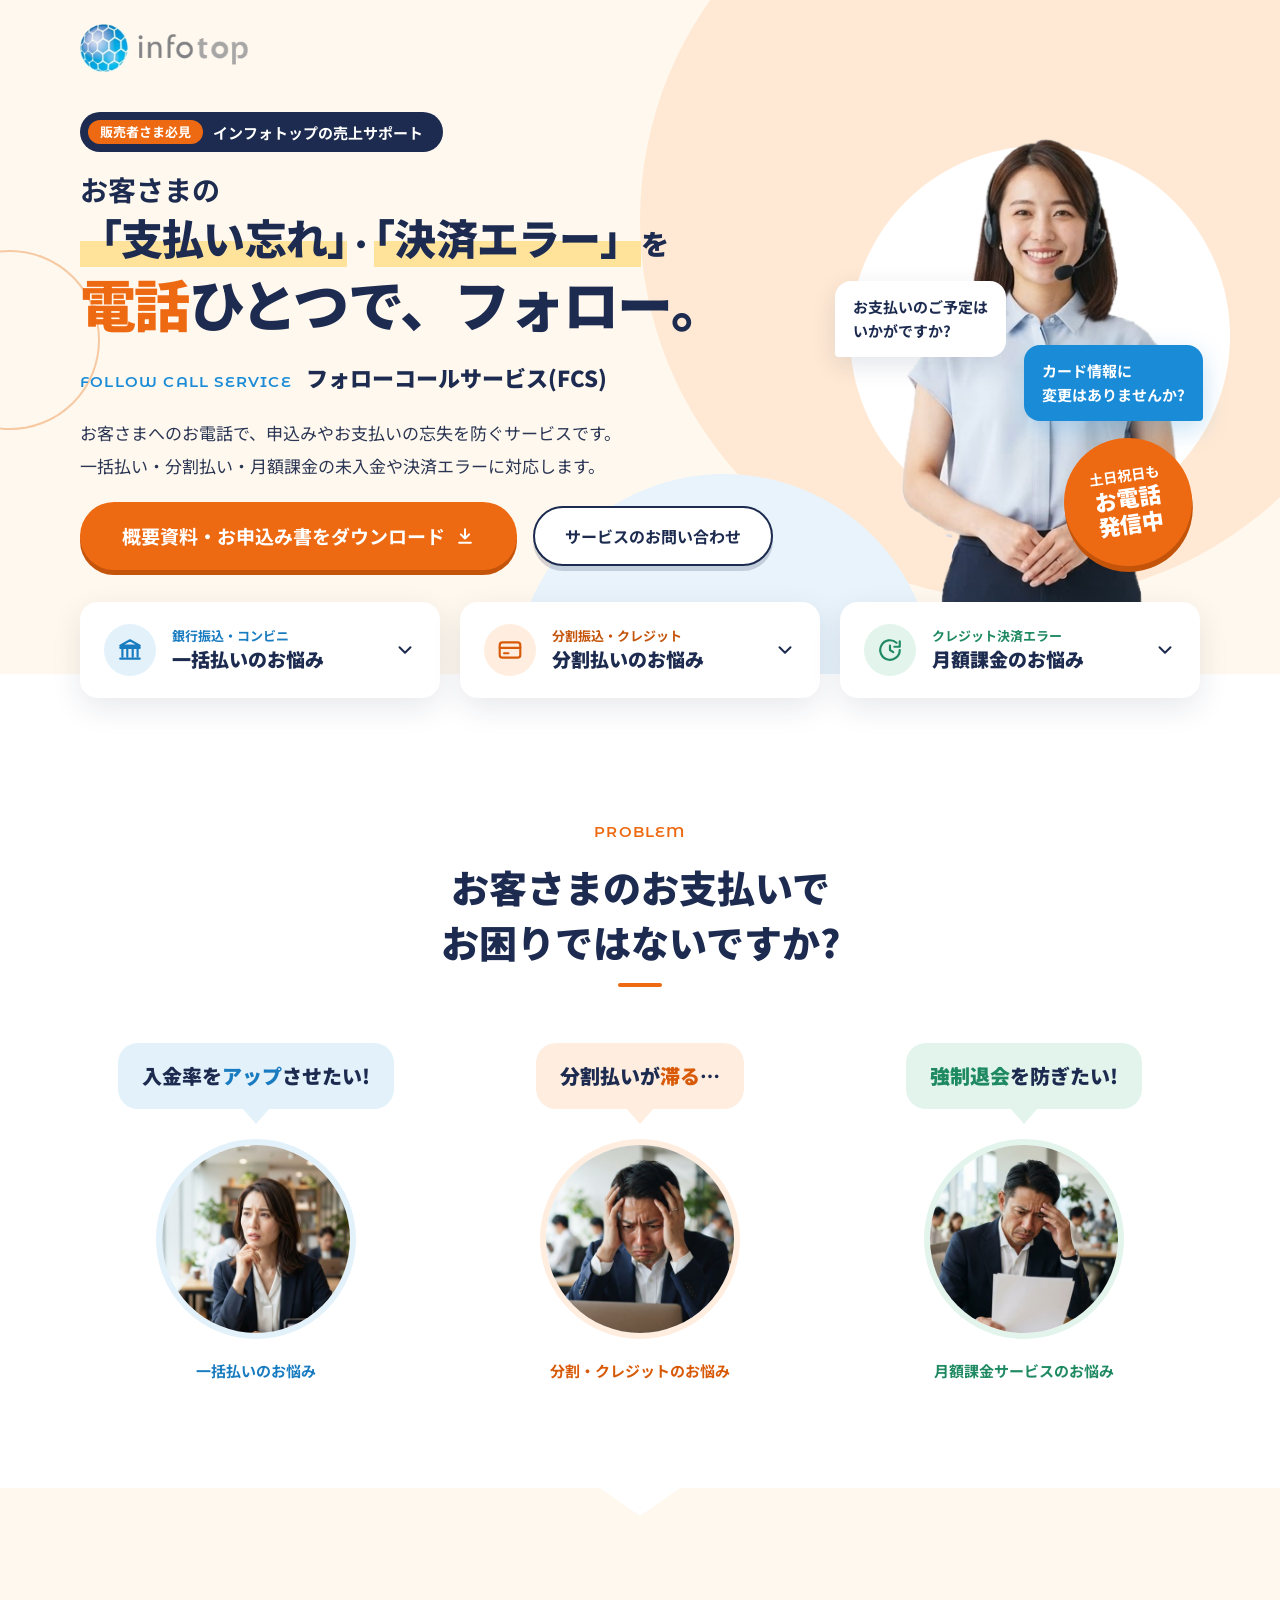
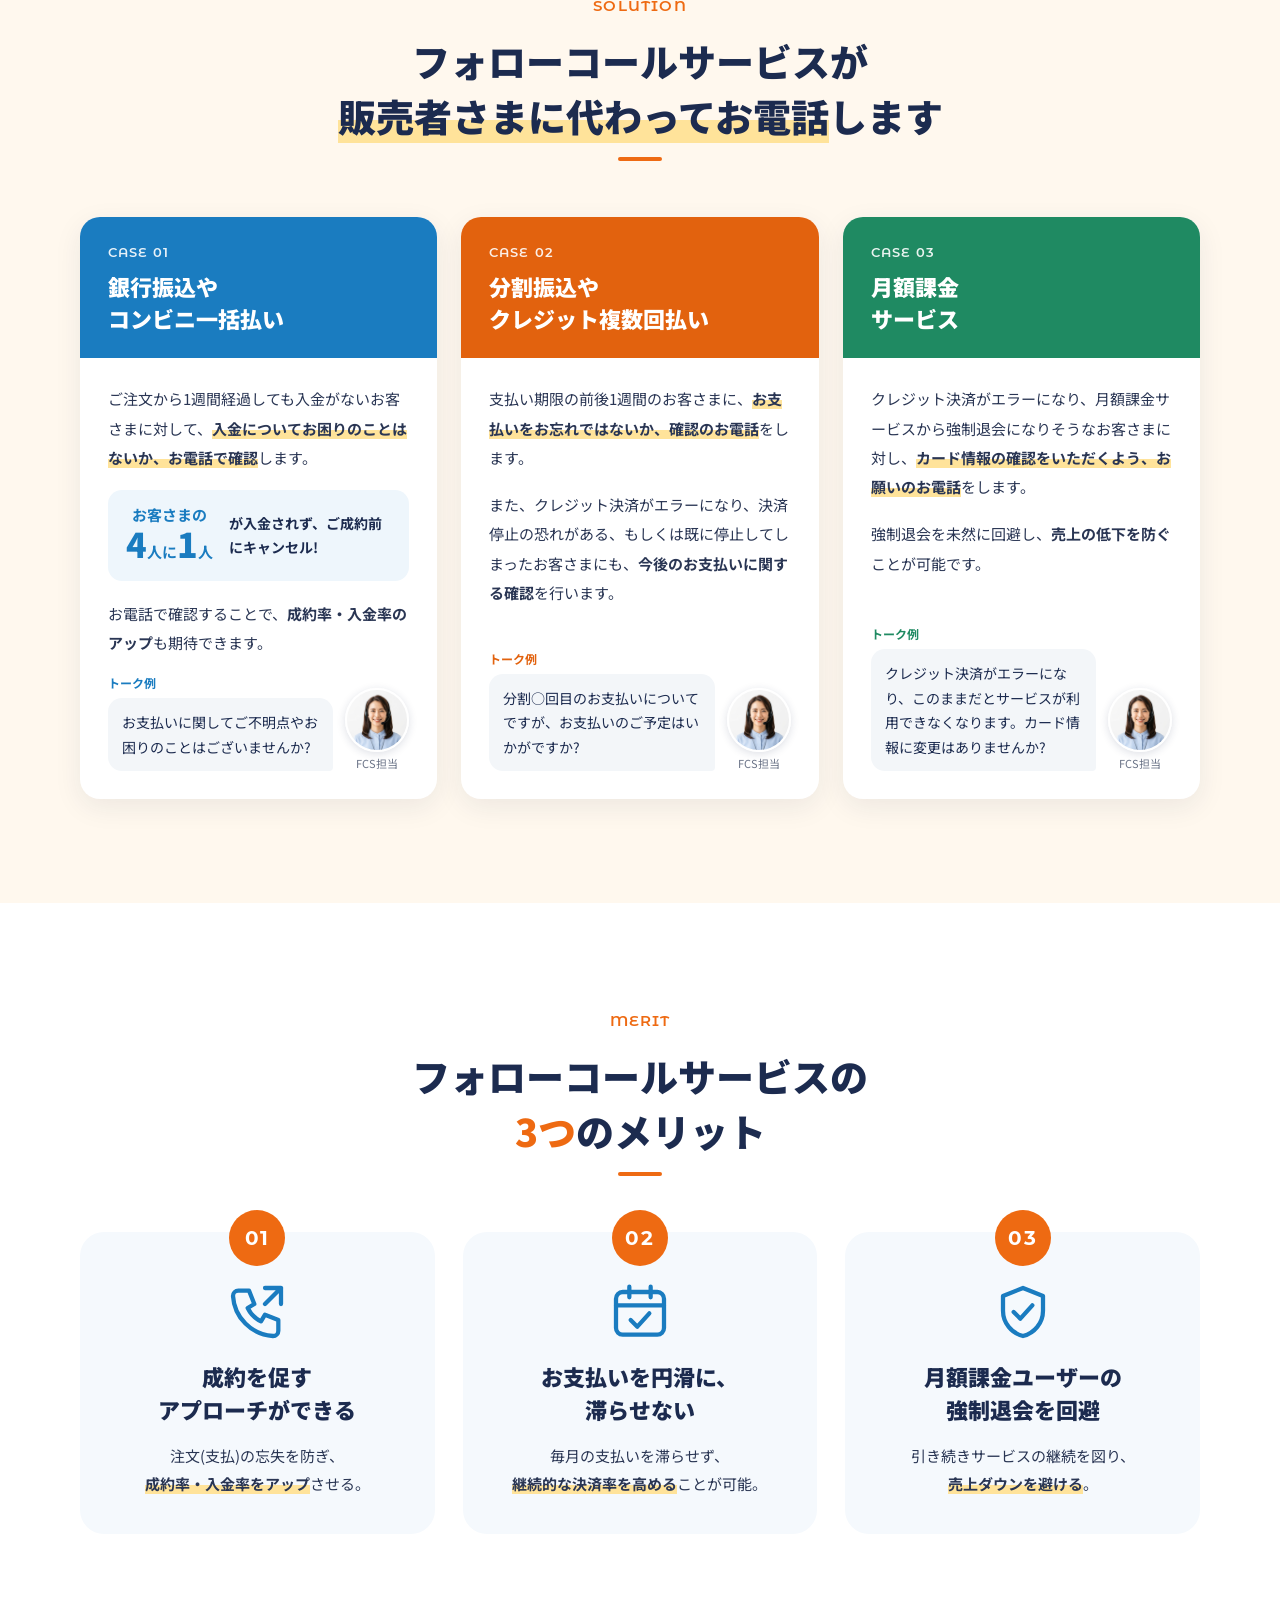
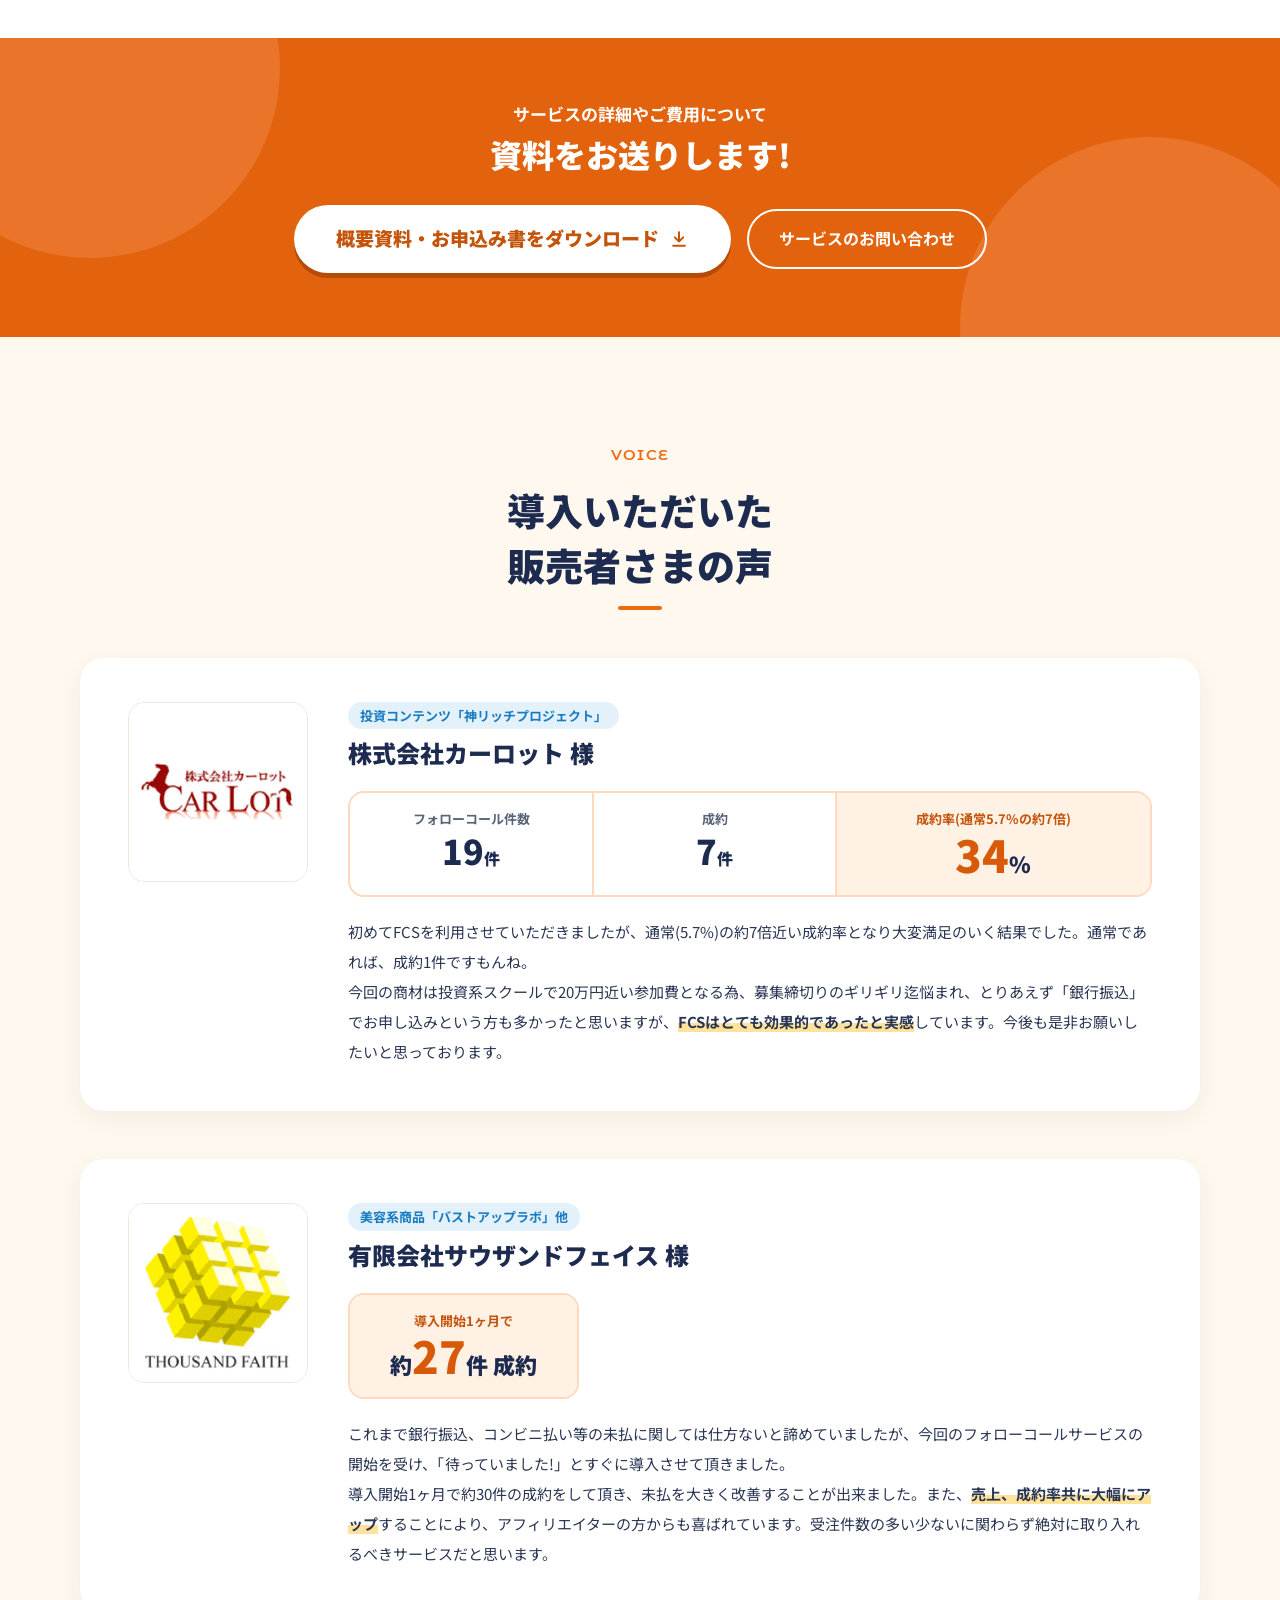
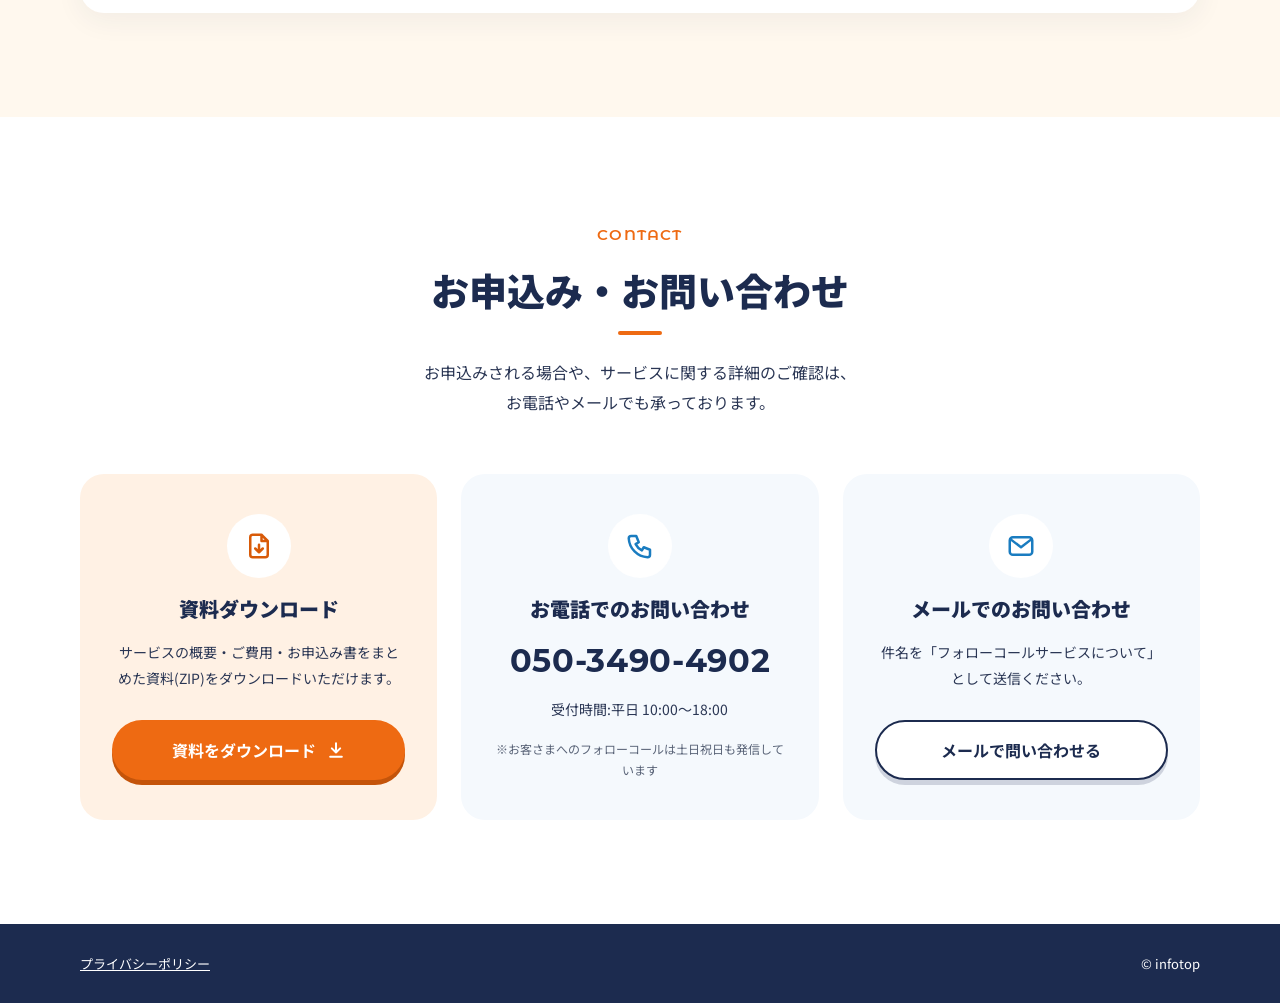
==== infotop-followcall/index.html @ 67ca6021 "infotop-followcall: フォローコールサービスLPを追加 旧ページ(画像主体)を、文言をテキスト化したレスポンシブなLPとして再構築。 メタ情報(OGP・構造化データ)、ボタンの押し下" ====
<!DOCTYPE html>
<!-- フォローコールサービス LP / 文言・画像・リンクの差し替え手順は README.txt を参照 -->
<html lang="ja">
<head>
<meta charset="UTF-8">
<meta name="viewport" content="width=device-width, initial-scale=1">
<title>フォローコールサービス(FCS)|未入金・決済エラーを電話でフォロー|インフォトップ</title>
<meta name="description" content="インフォトップの「フォローコールサービス(FCS)」は、販売者さまに代わってお客さまへお電話し、銀行振込・コンビニ払いの未入金、分割払いの滞り、月額課金の決済エラーによる強制退会を防ぐサービスです。成約率・入金率アップに。資料ダウンロード受付中。">
<meta name="keywords" content="インフォトップ,infotop,フォローコールサービス,FCS,入金率,成約率,未入金,決済エラー,強制退会,販売者">
<meta name="robots" content="index,follow">
<meta name="format-detection" content="telephone=no">
<meta name="theme-color" content="#ee6a12">
<link rel="canonical" href="https://www.infotop.jp/html/followcall/">
<link rel="icon" href="https://www.infotop.jp/common/images/infoico.ico">

<!-- OGP -->
<meta property="og:type" content="website">
<meta property="og:locale" content="ja_JP">
<meta property="og:site_name" content="インフォトップ">
<meta property="og:title" content="フォローコールサービス(FCS)|未入金・決済エラーを電話でフォロー">
<meta property="og:description" content="販売者さまに代わってお客さまへお電話。未入金・分割払いの滞り・月額課金の強制退会を防ぎ、成約率・入金率アップへ。">
<meta property="og:url" content="https://www.infotop.jp/html/followcall/">
<meta property="og:image" content="https://www.infotop.jp/html/followcall/images/ogp.jpg">
<meta property="og:image:width" content="1200">
<meta property="og:image:height" content="630">
<meta name="twitter:card" content="summary_large_image">
<meta name="twitter:title" content="フォローコールサービス(FCS)|未入金・決済エラーを電話でフォロー">
<meta name="twitter:description" content="販売者さまに代わってお客さまへお電話。未入金・分割払いの滞り・月額課金の強制退会を防ぎ、成約率・入金率アップへ。">
<meta name="twitter:image" content="https://www.infotop.jp/html/followcall/images/ogp.jpg">

<link rel="preconnect" href="https://fonts.googleapis.com">
<link rel="preconnect" href="https://fonts.gstatic.com" crossorigin>
<link href="https://fonts.googleapis.com/css2?family=Montserrat+Alternates:wght@600;700&amp;family=Noto+Sans+JP:wght@400;700;900&amp;display=swap" rel="stylesheet">
<link rel="preload" as="image" href="images/fv_operator.png">
<link rel="stylesheet" href="css/style.css?v=1">
<script>if ('IntersectionObserver' in window) document.documentElement.classList.add('js');</script>

<script type="application/ld+json">
{
  "@context": "https://schema.org",
  "@type": "Service",
  "name": "フォローコールサービス(FCS)",
  "serviceType": "入金・決済フォローの電話代行",
  "description": "販売者さまに代わってお客さまへお電話し、銀行振込・コンビニ払いの未入金、分割払いの滞り、月額課金の決済エラーによる強制退会を防ぐサービスです。",
  "url": "https://www.infotop.jp/html/followcall/",
  "areaServed": "JP",
  "provider": {
    "@type": "Organization",
    "name": "インフォトップ",
    "url": "https://www.infotop.jp/",
    "contactPoint": {
      "@type": "ContactPoint",
      "telephone": "+81-50-3490-4902",
      "email": "inquire@infotop.jp",
      "contactType": "customer service",
      "availableLanguage": "Japanese",
      "hoursAvailable": {
        "@type": "OpeningHoursSpecification",
        "dayOfWeek": ["Monday", "Tuesday", "Wednesday", "Thursday", "Friday"],
        "opens": "10:00",
        "closes": "18:00"
      }
    }
  }
}
</script>
</head>
<body>

<!-- ===== ヘッダー(ロゴのみ) ===== -->
<header class="site-header">
  <div class="container">
    <a class="site-header__logo" href="https://www.infotop.jp/" target="_blank" rel="noopener">
      <img src="images/logo.png" alt="infotop(インフォトップ)" width="239" height="68">
    </a>
  </div>
</header>

<main id="top">

  <!-- ===== ファーストビュー ===== -->
  <section class="hero" aria-labelledby="hero-title">
    <div class="hero__deco" aria-hidden="true"><span></span><span></span><span></span></div>
    <div class="container hero__inner">
      <div class="hero__copy">
        <p class="hero__label" data-hero><span>販売者さま必見</span>インフォトップの売上サポート</p>
        <h1 class="hero__title" id="hero-title" data-hero>
          <span class="hero__title-lead">お客さまの</span>
          <span class="hero__title-mid"><span class="marker">「支払い忘れ」</span><small>・</small><br class="u-sp"><span class="marker">「決済エラー」</span><small>を</small></span>
          <span class="hero__title-main"><em>電話</em>ひとつで、<br class="u-sp">フォロー。</span>
        </h1>
        <p class="hero__name" data-hero><span class="en">FOLLOW CALL SERVICE</span><strong>フォローコールサービス(FCS)</strong></p>
        <p class="hero__text" data-hero>お客さまへのお電話で、申込みやお支払いの忘失を防ぐサービスです。<br class="u-pc">一括払い・分割払い・月額課金の未入金や決済エラーに対応します。</p>
        <ul class="hero__cta btn-group" data-hero>
          <li><a class="btn btn--primary btn--lg" href="#download">概要資料・お申込み書をダウンロード<svg class="btn__icon" viewBox="0 0 24 24" aria-hidden="true"><path d="M12 4v11M7 10l5 5 5-5M5 20h14"/></svg></a></li>
          <li><a class="btn btn--outline" href="#contact">サービスのお問い合わせ</a></li>
        </ul>
      </div>
      <figure class="hero__visual">
        <span class="hero__circle" aria-hidden="true"></span>
        <img class="hero__operator" src="images/fv_operator.png" alt="ヘッドセットを付けたフォローコールサービスのオペレーター" width="324" height="513">
        <p class="hero__bubble hero__bubble--1" aria-hidden="true">お支払いのご予定は<br>いかがですか?</p>
        <p class="hero__bubble hero__bubble--2" aria-hidden="true">カード情報に<br>変更はありませんか?</p>
        <p class="hero__stamp"><span>土日祝日も</span>お電話<br>発信中</p>
      </figure>
    </div>
  </section>

  <!-- ===== お悩み別ジャンプ(ページ内リンク) ===== -->
  <nav class="case-nav" aria-label="お悩み別メニュー">
    <ul class="container case-nav__list">
      <li><a class="case-nav__item case-nav__item--blue" href="#case1">
        <span class="case-nav__icon"><svg viewBox="0 0 24 24" aria-hidden="true"><path d="M3 10h18M5 10v8M9.5 10v8M14.5 10v8M19 10v8M3 20h18M12 3l9 5H3z"/></svg></span>
        <span class="case-nav__text"><small>銀行振込・コンビニ</small>一括払いのお悩み</span>
        <svg class="case-nav__arrow" viewBox="0 0 24 24" aria-hidden="true"><path d="m6 9 6 6 6-6"/></svg>
      </a></li>
      <li><a class="case-nav__item case-nav__item--orange" href="#case2">
        <span class="case-nav__icon"><svg viewBox="0 0 24 24" aria-hidden="true"><rect x="2.5" y="5" width="19" height="14" rx="2.5"/><path d="M2.5 10h19M6.5 15h4"/></svg></span>
        <span class="case-nav__text"><small>分割振込・クレジット</small>分割払いのお悩み</span>
        <svg class="case-nav__arrow" viewBox="0 0 24 24" aria-hidden="true"><path d="m6 9 6 6 6-6"/></svg>
      </a></li>
      <li><a class="case-nav__item case-nav__item--green" href="#case3">
        <span class="case-nav__icon"><svg viewBox="0 0 24 24" aria-hidden="true"><path d="M21 12a9 9 0 1 1-3-6.7M21 4v5h-5M12 8v4l3 2"/></svg></span>
        <span class="case-nav__text"><small>クレジット決済エラー</small>月額課金のお悩み</span>
        <svg class="case-nav__arrow" viewBox="0 0 24 24" aria-hidden="true"><path d="m6 9 6 6 6-6"/></svg>
      </a></li>
    </ul>
  </nav>

  <!-- ===== お悩み提起 ===== -->
  <section class="section problem" aria-labelledby="problem-title">
    <div class="container">
      <header class="section-head" data-reveal>
        <p class="section-head__en">PROBLEM</p>
        <h2 class="section-head__title" id="problem-title">お客さまのお支払いで<br>お困りではないですか?</h2>
      </header>
      <ul class="problem__list">
        <li class="problem__item problem__item--blue" data-reveal>
          <p class="problem__bubble">入金率を<em>アップ</em>させたい!</p>
          <img class="problem__photo" src="images/persona_01.jpg" alt="考え込む女性の販売者" width="400" height="400" loading="lazy">
          <p class="problem__tag">一括払いのお悩み</p>
        </li>
        <li class="problem__item problem__item--orange" data-reveal>
          <p class="problem__bubble">分割払いが<em>滞る</em>…</p>
          <img class="problem__photo" src="images/persona_02.jpg" alt="頭を抱える男性の販売者" width="400" height="400" loading="lazy">
          <p class="problem__tag">分割・クレジットのお悩み</p>
        </li>
        <li class="problem__item problem__item--green" data-reveal>
          <p class="problem__bubble"><em>強制退会</em>を防ぎたい!</p>
          <img class="problem__photo" src="images/persona_03.jpg" alt="書類を前に困る男性の販売者" width="400" height="400" loading="lazy">
          <p class="problem__tag">月額課金サービスのお悩み</p>
        </li>
      </ul>
    </div>
  </section>

  <!-- ===== 解決:3つのケース ===== -->
  <section class="section solution" aria-labelledby="solution-title">
    <div class="container">
      <header class="section-head" data-reveal>
        <p class="section-head__en">SOLUTION</p>
        <h2 class="section-head__title" id="solution-title">フォローコールサービスが<br><span class="marker">販売者さまに代わって<br class="u-sp">お電話</span>します</h2>
      </header>
      <ul class="case-list">

        <!-- ▼▼▼ ケース 1 ここから -->
        <li data-reveal>
          <article class="case-card case-card--blue" id="case1" aria-labelledby="case1-title">
            <header class="case-card__head">
              <p class="case-card__num en">CASE 01</p>
              <h3 class="case-card__title" id="case1-title">銀行振込や<br class="u-pc">コンビニ一括払い</h3>
            </header>
            <div class="case-card__body">
              <p>ご注文から1週間経過しても入金がないお客さまに対して、<strong class="marker">入金についてお困りのことはないか、お電話で確認</strong>します。</p>
              <p class="case-card__stat"><span class="case-card__stat-num">お客さまの<br><b>4</b>人に<b>1</b>人</span><span>が入金されず、ご成約前にキャンセル!</span></p>
              <p>お電話で確認することで、<strong>成約率・入金率のアップ</strong>も期待できます。</p>
              <div class="talk">
                <div class="talk__text">
                  <p class="talk__label">トーク例</p>
                  <p class="talk__bubble">お支払いに関してご不明点やお困りのことはございませんか?</p>
                </div>
                <figure class="talk__op"><img src="images/talk_operator.png" alt="" width="128" height="128" loading="lazy"><figcaption>FCS担当</figcaption></figure>
              </div>
            </div>
          </article>
        </li>
        <!-- ▲▲▲ ケース 1 ここまで -->

        <!-- ▼▼▼ ケース 2 ここから -->
        <li data-reveal>
          <article class="case-card case-card--orange" id="case2" aria-labelledby="case2-title">
            <header class="case-card__head">
              <p class="case-card__num en">CASE 02</p>
              <h3 class="case-card__title" id="case2-title">分割振込や<br class="u-pc">クレジット複数回払い</h3>
            </header>
            <div class="case-card__body">
              <p>支払い期限の前後1週間のお客さまに、<strong class="marker">お支払いをお忘れではないか、確認のお電話</strong>をします。</p>
              <p>また、クレジット決済がエラーになり、決済停止の恐れがある、もしくは既に停止してしまったお客さまにも、<strong>今後のお支払いに関する確認</strong>を行います。</p>
              <div class="talk">
                <div class="talk__text">
                  <p class="talk__label">トーク例</p>
                  <p class="talk__bubble">分割○回目のお支払いについてですが、お支払いのご予定はいかがですか?</p>
                </div>
                <figure class="talk__op"><img src="images/talk_operator.png" alt="" width="128" height="128" loading="lazy"><figcaption>FCS担当</figcaption></figure>
              </div>
            </div>
          </article>
        </li>
        <!-- ▲▲▲ ケース 2 ここまで -->

        <!-- ▼▼▼ ケース 3 ここから -->
        <li data-reveal>
          <article class="case-card case-card--green" id="case3" aria-labelledby="case3-title">
            <header class="case-card__head">
              <p class="case-card__num en">CASE 03</p>
              <h3 class="case-card__title" id="case3-title">月額課金<br class="u-pc">サービス</h3>
            </header>
            <div class="case-card__body">
              <p>クレジット決済がエラーになり、月額課金サービスから強制退会になりそうなお客さまに対し、<strong class="marker">カード情報の確認をいただくよう、お願いのお電話</strong>をします。</p>
              <p>強制退会を未然に回避し、<strong>売上の低下を防ぐ</strong>ことが可能です。</p>
              <div class="talk">
                <div class="talk__text">
                  <p class="talk__label">トーク例</p>
                  <p class="talk__bubble">クレジット決済がエラーになり、このままだとサービスが利用できなくなります。カード情報に変更はありませんか?</p>
                </div>
                <figure class="talk__op"><img src="images/talk_operator.png" alt="" width="128" height="128" loading="lazy"><figcaption>FCS担当</figcaption></figure>
              </div>
            </div>
          </article>
        </li>
        <!-- ▲▲▲ ケース 3 ここまで -->

      </ul>
    </div>
  </section>

  <!-- ===== 3つのメリット ===== -->
  <section class="section merit" aria-labelledby="merit-title">
    <div class="container">
      <header class="section-head" data-reveal>
        <p class="section-head__en">MERIT</p>
        <h2 class="section-head__title" id="merit-title">フォローコールサービスの<br><em>3つ</em>のメリット</h2>
      </header>
      <ol class="merit__list">
        <li class="merit__item" data-reveal>
          <span class="merit__num en" aria-hidden="true">01</span>
          <svg class="merit__icon" viewBox="0 0 24 24" aria-hidden="true"><path d="M5 4h4l2 5-2.5 1.5a11 11 0 0 0 5 5L15 13l5 2v4a2 2 0 0 1-2 2A16 16 0 0 1 3 6a2 2 0 0 1 2-2M15 3h6v6M21 3l-6 6"/></svg>
          <div class="merit__body">
            <h3 class="merit__title">成約を促す<br class="u-pc">アプローチができる</h3>
            <p>注文(支払)の忘失を防ぎ、<br class="u-pc"><strong class="marker">成約率・入金率をアップ</strong>させる。</p>
          </div>
        </li>
        <li class="merit__item" data-reveal>
          <span class="merit__num en" aria-hidden="true">02</span>
          <svg class="merit__icon" viewBox="0 0 24 24" aria-hidden="true"><rect x="3" y="4.5" width="18" height="16" rx="2.5"/><path d="M3 9.5h18M8 2.5v4M16 2.5v4M8.5 15l2.5 2.5 4.5-5"/></svg>
          <div class="merit__body">
            <h3 class="merit__title">お支払いを円滑に、<br class="u-pc">滞らせない</h3>
            <p>毎月の支払いを滞らせず、<br class="u-pc"><strong class="marker">継続的な決済率を高める</strong>ことが可能。</p>
          </div>
        </li>
        <li class="merit__item" data-reveal>
          <span class="merit__num en" aria-hidden="true">03</span>
          <svg class="merit__icon" viewBox="0 0 24 24" aria-hidden="true"><path d="M12 3 4.5 6v5.5c0 4.6 3.2 8.4 7.5 9.5 4.3-1.1 7.5-4.9 7.5-9.5V6zM8.5 12l2.5 2.5 4.5-5"/></svg>
          <div class="merit__body">
            <h3 class="merit__title">月額課金ユーザーの<br class="u-pc">強制退会を回避</h3>
            <p>引き続きサービスの継続を図り、<br class="u-pc"><strong class="marker">売上ダウンを避ける</strong>。</p>
          </div>
        </li>
      </ol>
    </div>
  </section>

  <!-- ===== 中間CTA ===== -->
  <section class="cta-band" aria-labelledby="cta-band-title">
    <div class="cta-band__deco" aria-hidden="true"><span></span><span></span></div>
    <div class="container cta-band__inner" data-reveal>
      <h2 class="cta-band__title" id="cta-band-title"><small>サービスの詳細やご費用について</small>資料をお送りします!</h2>
      <ul class="btn-group btn-group--center">
        <li><a class="btn btn--white btn--lg" href="#download">概要資料・お申込み書をダウンロード<svg class="btn__icon" viewBox="0 0 24 24" aria-hidden="true"><path d="M12 4v11M7 10l5 5 5-5M5 20h14"/></svg></a></li>
        <li><a class="btn btn--ghost" href="#contact">サービスのお問い合わせ</a></li>
      </ul>
    </div>
  </section>

  <!-- ===== 導入事例 ===== -->
  <section class="section voice" aria-labelledby="voice-title">
    <div class="container">
      <header class="section-head" data-reveal>
        <p class="section-head__en">VOICE</p>
        <h2 class="section-head__title" id="voice-title">導入いただいた<br>販売者さまの声</h2>
      </header>

      <!-- ▼▼▼ 導入事例 1 ここから -->
      <article class="voice-card" data-reveal aria-labelledby="voice1-title">
        <figure class="voice-card__logo"><img src="images/voice_logo_carlot.png" alt="株式会社カーロット ロゴ" width="320" height="320" loading="lazy"></figure>
        <div class="voice-card__body">
          <header class="voice-card__head">
            <p class="voice-card__item">投資コンテンツ「神リッチプロジェクト」</p>
            <h3 class="voice-card__name" id="voice1-title">株式会社カーロット 様</h3>
          </header>
          <dl class="voice-card__stats">
            <div><dt>フォローコール件数</dt><dd><span data-count="20">20</span><small>件</small></dd></div>
            <div><dt>成約</dt><dd><span data-count="7">7</span><small>件</small></dd></div>
            <div class="is-strong"><dt>成約率<span class="u-pc">(通常5.7%の約7倍)</span></dt><dd><span data-count="35">35</span><small>%</small></dd></div>
          </dl>
          <p class="voice-card__note u-sp">※通常(5.7%)の約7倍</p>
          <blockquote class="voice-card__quote">
            <p>初めてFCSを利用させていただきましたが、通常(5.7%)の約7倍近い成約率となり大変満足のいく結果でした。通常であれば、成約1件ですもんね。<br>今回の商材は投資系スクールで20万円近い参加費となる為、募集締切りのギリギリ迄悩まれ、とりあえず「銀行振込」でお申し込みという方も多かったと思いますが、<strong class="marker">FCSはとても効果的であったと実感</strong>しています。今後も是非お願いしたいと思っております。</p>
          </blockquote>
        </div>
      </article>
      <!-- ▲▲▲ 導入事例 1 ここまで -->

      <!-- ▼▼▼ 導入事例 2 ここから -->
      <article class="voice-card" data-reveal aria-labelledby="voice2-title">
        <figure class="voice-card__logo"><img src="images/voice_logo_thousandfaith.png" alt="有限会社サウザンドフェイス ロゴ" width="320" height="320" loading="lazy"></figure>
        <div class="voice-card__body">
          <header class="voice-card__head">
            <p class="voice-card__item">美容系商品「バストアップラボ」他</p>
            <h3 class="voice-card__name" id="voice2-title">有限会社サウザンドフェイス 様</h3>
          </header>
          <dl class="voice-card__stats voice-card__stats--single">
            <div class="is-strong"><dt>導入開始1ヶ月で</dt><dd><small>約</small><span data-count="30">30</span><small>件 成約</small></dd></div>
          </dl>
          <blockquote class="voice-card__quote">
            <p>これまで銀行振込、コンビニ払い等の未払に関しては仕方ないと諦めていましたが、今回のフォローコールサービスの開始を受け、「待っていました!」とすぐに導入させて頂きました。<br>導入開始1ヶ月で約30件の成約をして頂き、未払を大きく改善することが出来ました。また、<strong class="marker">売上、成約率共に大幅にアップ</strong>することにより、アフィリエイターの方からも喜ばれています。受注件数の多い少ないに関わらず絶対に取り入れるべきサービスだと思います。</p>
          </blockquote>
        </div>
      </article>
      <!-- ▲▲▲ 導入事例 2 ここまで -->

    </div>
  </section>

  <!-- ===== お申込み・お問い合わせ ===== -->
  <section class="section contact" id="contact" aria-labelledby="contact-title">
    <div class="container">
      <header class="section-head" data-reveal>
        <p class="section-head__en">CONTACT</p>
        <h2 class="section-head__title" id="contact-title">お申込み・お問い合わせ</h2>
        <p class="section-head__lead">お申込みされる場合や、サービスに関する詳細のご確認は、<br class="u-pc">お電話やメールでも承っております。</p>
      </header>
      <ul class="contact__list">
        <li class="contact__card contact__card--download" id="download" data-reveal>
          <span class="contact__icon"><svg viewBox="0 0 24 24" aria-hidden="true"><path d="M14 3H7a2 2 0 0 0-2 2v14a2 2 0 0 0 2 2h10a2 2 0 0 0 2-2V8zM14 3v5h5M12 11v6M9 14l3 3 3-3"/></svg></span>
          <h3 class="contact__title">資料ダウンロード</h3>
          <p>サービスの概要・ご費用・お申込み書をまとめた資料(ZIP)をダウンロードいただけます。</p>
          <!-- 資料ZIPのURL:差し替え時はここ(README.txt 参照) -->
          <a class="btn btn--primary btn--block" href="https://www.infotop.jp/html/followcall/231201_followcall_fcs.zip" download>資料をダウンロード<svg class="btn__icon" viewBox="0 0 24 24" aria-hidden="true"><path d="M12 4v11M7 10l5 5 5-5M5 20h14"/></svg></a>
        </li>
        <li class="contact__card" data-reveal>
          <span class="contact__icon contact__icon--blue"><svg viewBox="0 0 24 24" aria-hidden="true"><path d="M5 4h4l2 5-2.5 1.5a11 11 0 0 0 5 5L15 13l5 2v4a2 2 0 0 1-2 2A16 16 0 0 1 3 6a2 2 0 0 1 2-2"/></svg></span>
          <h3 class="contact__title">お電話でのお問い合わせ</h3>
          <a class="contact__tel en" href="tel:05034904902">050-3490-4902</a>
          <p class="contact__hours">受付時間:平日 10:00〜18:00<span class="u-sp">(タップで発信)</span></p>
          <p class="contact__note">※お客さまへのフォローコールは土日祝日も発信しています</p>
        </li>
        <li class="contact__card" data-reveal>
          <span class="contact__icon contact__icon--blue"><svg viewBox="0 0 24 24" aria-hidden="true"><rect x="3" y="5" width="18" height="14" rx="2.5"/><path d="m3.5 6.5 8.5 6.5 8.5-6.5"/></svg></span>
          <h3 class="contact__title">メールでのお問い合わせ</h3>
          <p>件名を「フォローコールサービスについて」として送信ください。</p>
          <a class="btn btn--outline btn--block" href="mailto:inquire@infotop.jp?subject=%E3%83%95%E3%82%A9%E3%83%AD%E3%83%BC%E3%82%B3%E3%83%BC%E3%83%AB%E3%82%B5%E3%83%BC%E3%83%93%E3%82%B9%E3%81%AB%E3%81%A4%E3%81%84%E3%81%A6">メールで問い合わせる</a>
        </li>
      </ul>
    </div>
  </section>

</main>

<!-- ===== フッター ===== -->
<footer class="site-footer">
  <div class="container site-footer__inner">
    <!-- プライバシーポリシーのURL:差し替え必須(README.txt 参照) -->
    <a href="#">プライバシーポリシー</a>
    <p><small>&copy; infotop</small></p>
  </div>
</footer>

<!-- ===== SP追従CTA(FV通過後に表示) ===== -->
<div class="fixed-cta" aria-hidden="true">
  <a class="btn btn--primary" href="#download" tabindex="-1">資料ダウンロード<svg class="btn__icon" viewBox="0 0 24 24" aria-hidden="true"><path d="M12 4v11M7 10l5 5 5-5M5 20h14"/></svg></a>
  <a class="btn btn--outline" href="tel:05034904902" tabindex="-1"><svg class="btn__icon" viewBox="0 0 24 24" aria-hidden="true"><path d="M5 4h4l2 5-2.5 1.5a11 11 0 0 0 5 5L15 13l5 2v4a2 2 0 0 1-2 2A16 16 0 0 1 3 6a2 2 0 0 1 2-2"/></svg>電話する</a>
</div>

<script src="js/main.js?v=1" defer></script>
</body>
</html>
---- infotop-followcall/css/style.css ----
@charset "UTF-8";
/* フォローコールサービス LP
   ブレークポイント: タブレット 〜900px / SP 〜600px */

/* =========================================================
   1. 変数
   ========================================================= */
:root {
  --navy: #1c2b4f;
  --text: #2a3654;
  --sub: #5a6478;
  --orange: #ee6a12;
  --orange-dark: #c4540a;
  --orange-deep: #e2620e;
  --orange-tint: #fff1e4;
  --orange-line: #ffd9bd;
  --blue: #1a7cc0;
  --blue-light: #1a8bd6;
  --blue-tint: #e3f1fb;
  --blue-bg: #f5f9fd;
  --green: #1f8a62;
  --green-tint: #e2f4ec;
  --cream: #fff8ee;
  --white: #fff;
  --marker: #ffe39a;
  --shadow: 0 10px 30px rgba(28, 43, 79, .1);
  --radius: 24px;
  --container: 1120px;
  --gutter: 40px;
  --font: "Noto Sans JP", "Hiragino Kaku Gothic ProN", "Hiragino Sans", Meiryo, sans-serif;
  --font-en: "Montserrat Alternates", var(--font);
  --ease: cubic-bezier(.22, .61, .36, 1);
}

/* =========================================================
   2. ベース
   ========================================================= */
*, *::before, *::after { box-sizing: border-box; }
html { scroll-behavior: smooth; -webkit-text-size-adjust: 100%; }
body {
  margin: 0;
  font-family: var(--font);
  color: var(--text);
  background: var(--white);
  line-height: 1.8;
  -webkit-font-smoothing: antialiased;
  overflow-x: hidden;
}
h1, h2, h3, p, ul, ol, dl, dd, figure, blockquote { margin: 0; }
ul, ol { padding: 0; list-style: none; }
img { max-width: 100%; height: auto; display: block; }
a { color: var(--navy); }
strong { font-weight: 700; }
em { font-style: normal; }
svg { display: block; }
[id] { scroll-margin-top: 24px; }

.container { width: 100%; max-width: calc(var(--container) + var(--gutter) * 2); margin: 0 auto; padding: 0 var(--gutter); }
.en { font-family: var(--font-en); letter-spacing: .08em; }
.marker { background: linear-gradient(transparent 58%, var(--marker) 58%); }
.u-sp { display: none; }

/* =========================================================
   3. ボタン(PC: ホバーで押し下げ / SP: タップで押し下げ)
   ========================================================= */
.btn-group { display: flex; flex-wrap: wrap; align-items: center; gap: 16px; }
.btn-group--center { justify-content: center; }
.btn {
  --btn-shadow: transparent;
  display: inline-flex; align-items: center; justify-content: center; gap: 10px;
  min-height: 60px; padding: 0 30px;
  border-radius: 999px; border: 2px solid transparent;
  font-size: 16px; font-weight: 700; line-height: 1.4; text-align: center; text-decoration: none;
  box-shadow: 0 5px 0 var(--btn-shadow);
  transition: transform .15s var(--ease), box-shadow .15s var(--ease), background-color .2s, color .2s;
  -webkit-tap-highlight-color: transparent;
  cursor: pointer;
}
.btn__icon { width: 20px; height: 20px; flex-shrink: 0; fill: none; stroke: currentColor; stroke-width: 2.4; stroke-linecap: round; stroke-linejoin: round; }
.btn--lg { min-height: 68px; padding: 0 40px; font-size: 19px; }
.btn--block { display: flex; width: 100%; }
.btn--primary { --btn-shadow: var(--orange-dark); background: var(--orange); color: var(--white); }
.btn--white { --btn-shadow: #b44c08; background: var(--white); color: var(--orange-dark); font-weight: 900; }
.btn--outline { --btn-shadow: rgba(28, 43, 79, .18); background: var(--white); color: var(--navy); border-color: var(--navy); }
.btn--ghost { background: transparent; color: var(--white); border-color: var(--white); }

@media (hover: hover) {
  .btn:hover { transform: translateY(4px); box-shadow: 0 1px 0 var(--btn-shadow); }
  .btn--outline:hover { background: var(--navy); color: var(--white); }
  .btn--ghost:hover { background: rgba(255, 255, 255, .15); }
}
.btn:active { transform: translateY(4px); box-shadow: 0 1px 0 var(--btn-shadow); }
.btn:focus-visible, .case-nav__item:focus-visible { outline: 3px solid var(--blue-light); outline-offset: 3px; }

/* =========================================================
   4. ヘッダー
   ========================================================= */
.site-header { position: absolute; top: 0; left: 0; right: 0; z-index: 10; padding-top: 24px; }
.site-header__logo { display: inline-block; }
.site-header__logo img { width: 168px; }

/* =========================================================
   5. ファーストビュー
   ========================================================= */
.hero { position: relative; overflow: hidden; background: var(--cream); padding: 112px 0 104px; }
.hero__deco span { position: absolute; border-radius: 50%; }
.hero__deco span:nth-child(1) { right: -120px; top: -160px; width: 760px; height: 760px; background: #ffe9d4; }
.hero__deco span:nth-child(2) { right: 27%; bottom: -220px; width: 420px; height: 420px; background: #e8f3fb; }
.hero__deco span:nth-child(3) { left: -80px; top: 250px; width: 180px; height: 180px; border: 2px solid #f6c9a3; }

.hero__inner { position: relative; display: grid; grid-template-columns: minmax(0, 1fr) 320px; gap: 24px; align-items: center; }
.hero__copy { display: flex; flex-direction: column; gap: 20px; min-width: 0; }
.hero__label {
  align-self: flex-start; display: inline-flex; align-items: center; gap: 10px;
  padding: 8px 20px 8px 8px; border-radius: 999px;
  background: var(--navy); color: var(--white); font-size: 15px; font-weight: 700; line-height: 1.4;
}
.hero__label span { padding: 3px 12px; border-radius: 999px; background: var(--orange); font-size: 13px; }
.hero__title { display: flex; flex-direction: column; gap: 4px; color: var(--navy); line-height: 1.25; font-weight: 900; }
.hero__title > span { white-space: nowrap; }
.hero__title-lead { font-size: min(28px, 2.4vw); font-weight: 700; }
.hero__title-mid { font-size: min(42px, 3.5vw); letter-spacing: -.02em; }
.hero__title-mid small { font-size: .67em; }
.hero__title-main { font-size: min(56px, 4.65vw); letter-spacing: -.03em; }
.hero__title-main em { color: var(--orange); }
.hero__name { display: flex; flex-wrap: wrap; align-items: baseline; gap: 4px 14px; }
.hero__name .en { font-size: 15px; font-weight: 600; color: var(--blue-light); }
.hero__name strong { font-size: 22px; font-weight: 900; color: var(--navy); }
.hero__text { font-size: 17px; line-height: 1.9; }

.hero__visual { position: relative; height: 480px; align-self: end; margin-bottom: -32px; }
.hero__circle { position: absolute; left: 50%; top: 24px; width: 380px; height: 380px; transform: translateX(-50%); border-radius: 50%; background: var(--white); }
.hero__operator { position: absolute; left: 50%; bottom: 0; width: 300px; transform: translateX(-50%); }
.hero__bubble {
  position: absolute; z-index: 2; padding: 14px 18px;
  font-size: 15px; font-weight: 700; line-height: 1.6; white-space: nowrap;
  animation: float 4s ease-in-out infinite;
}
.hero__bubble--1 { left: -45px; top: 159px; background: var(--white); color: var(--navy); border-radius: 16px 16px 16px 4px; box-shadow: 0 8px 24px rgba(28, 43, 79, .12); }
.hero__bubble--2 { right: -3px; top: 223px; background: var(--blue-light); color: var(--white); border-radius: 16px 16px 4px 16px; box-shadow: 0 8px 24px rgba(26, 139, 214, .25); animation-delay: -2s; }
.hero__stamp {
  position: absolute; right: 8px; bottom: 36px; z-index: 2;
  display: flex; flex-direction: column; align-items: center; justify-content: center;
  width: 128px; height: 128px; border-radius: 50%;
  background: var(--orange); color: var(--white); box-shadow: 0 6px 0 var(--orange-dark);
  font-size: 22px; font-weight: 900; line-height: 1.2; text-align: center;
  transform: rotate(-8deg);
}
.hero__stamp span { font-size: 14px; font-weight: 700; }

@keyframes float { 0%, 100% { transform: translateY(0); } 50% { transform: translateY(-8px); } }

/* =========================================================
   6. お悩み別ジャンプ
   ========================================================= */
.case-nav { position: relative; z-index: 3; margin-top: -72px; }
.case-nav__list { display: grid; grid-template-columns: repeat(3, minmax(0, 1fr)); gap: 20px; }
.case-nav__item {
  display: flex; align-items: center; gap: 16px; height: 100%;
  padding: 22px 24px; border-radius: 18px; background: var(--white); box-shadow: var(--shadow);
  text-decoration: none; transition: transform .2s var(--ease), box-shadow .2s var(--ease);
  -webkit-tap-highlight-color: transparent;
}
.case-nav__icon { flex-shrink: 0; display: flex; align-items: center; justify-content: center; width: 52px; height: 52px; border-radius: 50%; }
.case-nav__icon svg { width: 26px; height: 26px; fill: none; stroke: currentColor; stroke-width: 2; stroke-linecap: round; stroke-linejoin: round; }
.case-nav__text { flex: 1; display: flex; flex-direction: column; font-size: 19px; font-weight: 900; line-height: 1.4; color: var(--navy); }
.case-nav__text small { font-size: 13px; font-weight: 700; }
.case-nav__arrow { width: 22px; height: 22px; fill: none; stroke: var(--navy); stroke-width: 2.2; stroke-linecap: round; stroke-linejoin: round; transition: transform .2s var(--ease); }
.case-nav__item--blue .case-nav__icon { background: var(--blue-tint); color: var(--blue); }
.case-nav__item--blue small { color: var(--blue); }
.case-nav__item--orange .case-nav__icon { background: #ffeedf; color: #d85a08; }
.case-nav__item--orange small { color: var(--orange-dark); }
.case-nav__item--green .case-nav__icon { background: var(--green-tint); color: var(--green); }
.case-nav__item--green small { color: var(--green); }
@media (hover: hover) {
  .case-nav__item:hover { transform: translateY(4px); box-shadow: 0 4px 12px rgba(28, 43, 79, .12); }
  .case-nav__item:hover .case-nav__arrow { transform: translateY(3px); }
}
.case-nav__item:active { transform: translateY(4px); box-shadow: 0 4px 12px rgba(28, 43, 79, .12); }

/* =========================================================
   7. セクション共通
   ========================================================= */
.section { padding: 104px 0; }
.section-head { display: flex; flex-direction: column; align-items: center; gap: 14px; margin-bottom: 56px; text-align: center; }
.section-head::after { content: ""; display: block; width: 44px; height: 4px; border-radius: 2px; background: var(--orange); order: 3; }
.section-head__en { font-family: var(--font-en); letter-spacing: .08em; font-size: 15px; font-weight: 600; color: var(--orange); }
.section-head__title { font-size: 38px; font-weight: 900; line-height: 1.45; color: var(--navy); }
.section-head__title em { color: var(--orange); }
.section-head__lead { order: 4; margin-top: 8px; font-size: 16px; line-height: 1.9; }

/* =========================================================
   8. お悩み提起
   ========================================================= */
.problem { padding-top: 120px; }
.problem__list { display: grid; grid-template-columns: repeat(3, minmax(0, 1fr)); gap: 32px; }
.problem__item { --c: var(--blue); --tint: var(--blue-tint); display: flex; flex-direction: column; align-items: center; text-align: center; }
.problem__item--orange { --c: #d85a08; --tint: #ffeedf; }
.problem__item--green { --c: var(--green); --tint: var(--green-tint); }
.problem__bubble { position: relative; margin-bottom: 30px; padding: 18px 24px; border-radius: 20px; background: var(--tint); color: var(--navy); font-size: 20px; font-weight: 900; line-height: 1.5; }
.problem__bubble::after { content: ""; position: absolute; left: 50%; bottom: -15px; transform: translateX(-50%); border: 14px solid transparent; border-top: 16px solid var(--tint); border-bottom: 0; }
.problem__bubble em { color: var(--c); }
.problem__photo { width: 200px; height: 200px; border-radius: 50%; object-fit: cover; border: 6px solid var(--tint); }
.problem__tag { margin-top: 18px; font-size: 15px; font-weight: 700; color: var(--c); }

/* =========================================================
   9. 解決(ケースカード)
   ========================================================= */
.solution { position: relative; background: var(--cream); }
.solution::before { content: ""; position: absolute; left: 50%; top: 0; transform: translateX(-50%); border: 40px solid transparent; border-top: 28px solid var(--white); border-bottom: 0; }
.case-list { display: grid; grid-template-columns: repeat(3, minmax(0, 1fr)); gap: 24px; }
.case-list > li { display: flex; }
.case-card { --c: var(--blue); --tint: #eef6fc; display: flex; flex-direction: column; width: 100%; overflow: hidden; border-radius: 20px; background: var(--white); box-shadow: 0 8px 28px rgba(28, 43, 79, .08); }
.case-card--orange { --c: var(--orange-deep); }
.case-card--green { --c: var(--green); }
.case-card__head { display: flex; flex-direction: column; gap: 6px; padding: 24px 28px; background: var(--c); color: var(--white); }
.case-card__num { font-size: 13px; font-weight: 600; opacity: .9; }
.case-card__title { font-size: 22px; font-weight: 900; line-height: 1.45; }
.case-card__body { flex: 1; display: flex; flex-direction: column; gap: 18px; padding: 26px 28px 28px; font-size: 15px; line-height: 1.95; }
.case-card__stat { display: flex; align-items: center; gap: 16px; padding: 16px 18px; border-radius: 14px; background: var(--tint); font-size: 14px; font-weight: 700; line-height: 1.7; color: var(--navy); }
.case-card__stat-num { flex-shrink: 0; font-size: 15px; line-height: 1.2; text-align: center; color: var(--blue); }
.case-card__stat-num b { font-size: 34px; font-weight: 900; }

.talk { display: flex; align-items: flex-end; gap: 12px; margin-top: auto; }
.talk__text { flex: 1; display: flex; flex-direction: column; gap: 6px; }
.talk__label { font-size: 12px; font-weight: 700; line-height: 1.4; color: var(--c); }
.talk__bubble { padding: 12px 14px; border-radius: 14px 14px 4px 14px; background: #f3f6f9; font-size: 14px; line-height: 1.75; color: var(--navy); }
.talk__op { display: flex; flex-direction: column; align-items: center; gap: 4px; }
.talk__op img { width: 64px; height: 64px; border-radius: 50%; object-fit: cover; border: 2px solid var(--white); box-shadow: 0 2px 8px rgba(28, 43, 79, .15); }
.talk__op figcaption { font-size: 11px; line-height: 1.4; color: #6a7387; }

/* =========================================================
   10. メリット
   ========================================================= */
.merit__list { display: grid; grid-template-columns: repeat(3, minmax(0, 1fr)); gap: 28px; }
.merit__item { position: relative; display: flex; flex-direction: column; align-items: center; gap: 16px; padding: 48px 32px 36px; border-radius: var(--radius); background: var(--blue-bg); text-align: center; }
.merit__num { position: absolute; top: -22px; left: 50%; transform: translateX(-50%); display: flex; align-items: center; justify-content: center; width: 56px; height: 56px; border-radius: 50%; background: var(--orange); color: var(--white); font-size: 20px; font-weight: 700; }
.merit__icon { width: 64px; height: 64px; fill: none; stroke: var(--blue); stroke-width: 1.6; stroke-linecap: round; stroke-linejoin: round; }
.merit__body { display: flex; flex-direction: column; gap: 16px; }
.merit__title { font-size: 22px; font-weight: 900; line-height: 1.5; color: var(--navy); }
.merit__body p { font-size: 15px; line-height: 1.85; }

/* =========================================================
   11. 中間CTA
   ========================================================= */
.cta-band { position: relative; overflow: hidden; padding: 64px 0; background: var(--orange-deep); }
.cta-band__deco span { position: absolute; width: 380px; height: 380px; border-radius: 50%; background: #ea7429; }
.cta-band__deco span:nth-child(1) { left: -100px; top: -160px; }
.cta-band__deco span:nth-child(2) { right: -60px; bottom: -180px; }
.cta-band__inner { position: relative; display: flex; flex-direction: column; align-items: center; gap: 28px; text-align: center; }
.cta-band__title { display: flex; flex-direction: column; gap: 6px; color: var(--white); font-size: 32px; font-weight: 900; line-height: 1.4; }
.cta-band__title small { font-size: 17px; font-weight: 700; }

/* =========================================================
   12. 導入事例
   ========================================================= */
.voice { background: var(--cream); }
.voice .container { display: flex; flex-direction: column; gap: 48px; }
.voice .section-head { margin-bottom: 0; }
.voice-card { display: flex; gap: 40px; padding: 44px 48px; border-radius: var(--radius); background: var(--white); box-shadow: 0 8px 28px rgba(28, 43, 79, .06); }
.voice-card__logo { flex: 0 0 180px; }
.voice-card__logo img { width: 180px; height: 180px; border: 1px solid #efe7dc; border-radius: 16px; }
.voice-card__body { flex: 1; min-width: 0; display: flex; flex-direction: column; gap: 20px; }
.voice-card__head { display: flex; flex-direction: column; gap: 6px; }
.voice-card__item { align-self: flex-start; padding: 4px 12px; border-radius: 999px; background: var(--blue-tint); color: var(--blue); font-size: 13px; font-weight: 700; line-height: 1.5; }
.voice-card__name { font-size: 24px; font-weight: 900; line-height: 1.5; color: var(--navy); }
.voice-card__stats { display: grid; grid-template-columns: 1fr 1fr 1.3fr; overflow: hidden; border: 2px solid var(--orange-line); border-radius: 16px; }
.voice-card__stats > div { padding: 16px; text-align: center; }
.voice-card__stats > div + div { border-left: 2px solid var(--orange-line); }
.voice-card__stats dt { font-size: 13px; font-weight: 700; line-height: 1.5; color: var(--sub); }
.voice-card__stats dd { font-size: 34px; font-weight: 900; line-height: 1.3; color: var(--navy); }
.voice-card__stats dd small { font-size: 16px; }
.voice-card__stats .is-strong { background: var(--orange-tint); }
.voice-card__stats .is-strong dt { color: var(--orange-dark); }
.voice-card__stats .is-strong dd { font-size: 44px; line-height: 1.15; color: #d85a08; }
.voice-card__stats .is-strong dd small { font-size: 22px; color: var(--navy); }
.voice-card__stats--single { display: inline-grid; grid-template-columns: auto; align-self: flex-start; }
.voice-card__stats--single > div { padding: 16px 40px; }
.voice-card__note { margin-top: -12px; font-size: 11px; color: var(--sub); text-align: right; }
.voice-card__quote p { font-size: 15px; line-height: 2; }

/* =========================================================
   13. お申込み・お問い合わせ
   ========================================================= */
.contact__list { display: grid; grid-template-columns: repeat(3, minmax(0, 1fr)); gap: 24px; }
.contact__card { display: flex; flex-direction: column; align-items: center; gap: 16px; padding: 40px 32px; border-radius: var(--radius); background: var(--blue-bg); text-align: center; font-size: 14px; line-height: 1.85; }
.contact__card--download { background: var(--orange-tint); }
.contact__card .btn { margin-top: auto; }
.contact__icon { display: flex; align-items: center; justify-content: center; width: 64px; height: 64px; border-radius: 50%; background: var(--white); color: #d85a08; }
.contact__icon--blue { color: var(--blue); }
.contact__icon svg { width: 30px; height: 30px; fill: none; stroke: currentColor; stroke-width: 2; stroke-linecap: round; stroke-linejoin: round; }
.contact__title { font-size: 20px; font-weight: 900; line-height: 1.5; color: var(--navy); }
.contact__tel { font-size: 32px; font-weight: 700; line-height: 1.3; color: var(--navy); text-decoration: none; letter-spacing: .02em; }
.contact__note { font-size: 12px; line-height: 1.7; color: var(--sub); }

/* =========================================================
   14. フッター
   ========================================================= */
.site-footer { padding: 28px 0; background: var(--navy); color: var(--white); font-size: 13px; }
.site-footer__inner { display: flex; flex-wrap: wrap; justify-content: space-between; align-items: center; gap: 12px; }
.site-footer a { color: var(--white); }
.site-footer small { font-size: 13px; }

/* =========================================================
   15. SP追従CTA
   ========================================================= */
.fixed-cta { display: none; }

/* =========================================================
   16. スクロールアニメーション(JS有効時のみ)
   ========================================================= */
.js [data-reveal] { opacity: 0; transform: translateY(32px); transition: opacity .8s var(--ease), transform .8s var(--ease); transition-delay: var(--delay, 0s); }
.js [data-reveal].is-inview { opacity: 1; transform: none; }
.js [data-hero] { opacity: 0; transform: translateY(20px); transition: opacity .7s var(--ease), transform .7s var(--ease); transition-delay: var(--delay, 0s); }
.js .hero__visual { opacity: 0; transform: translateX(40px); transition: opacity .9s var(--ease) .3s, transform .9s var(--ease) .3s; }
.js .is-loaded [data-hero], .js .is-loaded .hero__visual { opacity: 1; transform: none; }
.js .hero__stamp { transform: rotate(-8deg) scale(0); transition: transform .5s cubic-bezier(.34, 1.56, .64, 1) 1.1s; }
.js .is-loaded .hero__stamp { transform: rotate(-8deg) scale(1); }
.js .marker { background-size: 0 100%; background-repeat: no-repeat; transition: background-size 1s var(--ease) .4s; }
.js .is-loaded .marker, .js .is-inview .marker { background-size: 100% 100%; }
.js .merit__num { transform: translateX(-50%) scale(0); transition: transform .5s cubic-bezier(.34, 1.56, .64, 1) .35s; }
.js .is-inview .merit__num { transform: translateX(-50%) scale(1); }

/* =========================================================
   17. タブレット(〜900px)
   ========================================================= */
@media (max-width: 900px) {
  :root { --gutter: 28px; }
  .hero { padding-top: 96px; }
  .hero__inner { grid-template-columns: minmax(0, 1fr) 250px; }
  .hero__label { font-size: 13px; }
  .hero__title-lead { font-size: 20px; }
  .hero__name strong { font-size: 18px; }
  .hero__text { font-size: 15px; }
  .hero__text br { display: none; }
  .btn--lg { min-height: 60px; padding: 0 28px; font-size: 16px; }
  .hero__visual { height: 400px; }
  .hero__circle { width: 300px; height: 300px; }
  .hero__operator { width: 240px; }
  .hero__bubble { padding: 10px 14px; font-size: 13px; }
  .hero__bubble--1 { left: -40px; top: 120px; }
  .hero__bubble--2 { right: -10px; top: 190px; }
  .hero__stamp { width: 100px; height: 100px; font-size: 17px; }
  .hero__stamp span { font-size: 11px; }

  .case-nav__list { gap: 12px; }
  .case-nav__item { flex-direction: column; gap: 8px; padding: 18px 10px 12px; text-align: center; }
  .case-nav__icon { width: 44px; height: 44px; }
  .case-nav__text { font-size: 16px; }

  .section { padding: 88px 0; }
  .section-head__title { font-size: 30px; }
  .problem__list { gap: 20px; }
  .problem__bubble { padding: 14px 16px; font-size: 16px; }
  .problem__photo { width: 160px; height: 160px; }

  .case-list, .merit__list, .contact__list { grid-template-columns: minmax(0, 1fr); max-width: 640px; margin: 0 auto; }
  .case-card__title br, .merit__title br, .merit__body p br { display: none; }
  .merit__list { gap: 40px; }
  .merit__item { flex-direction: row; align-items: center; padding: 36px 28px 28px; text-align: left; }
  .merit__num { left: 28px; transform: none; }
  .js .merit__num { transform: scale(0); }
  .js .is-inview .merit__num { transform: scale(1); }
  .merit__icon { flex-shrink: 0; width: 56px; height: 56px; }
  .merit__body { gap: 8px; }

  .voice-card { gap: 28px; padding: 32px; }
  .voice-card__logo { flex-basis: 120px; }
  .voice-card__logo img { width: 120px; height: 120px; }
}

/* =========================================================
   18. SP(〜600px)
   ========================================================= */
@media (max-width: 600px) {
  :root { --gutter: 16px; --radius: 18px; }
  .u-sp { display: inline; }
  br.u-sp { display: inline; }
  .u-pc, br.u-pc { display: none; }
  span.u-pc { display: none; }
  p.u-sp { display: block; }

  .site-header { padding-top: 16px; }
  .site-header__logo img { width: 120px; }

  .hero { padding: 64px 0 72px; }
  .hero__inner { grid-template-columns: minmax(0, 1fr) 124px; gap: 4px; }
  .hero__copy { display: contents; }
  .hero__label { grid-column: 1 / -1; order: 1; gap: 8px; padding: 5px 14px 5px 5px; font-size: 12px; }
  .hero__label span { padding: 2px 10px; font-size: 11px; }
  .hero__title { grid-column: 1; order: 2; gap: 0; margin-top: 10px; line-height: 1.35; }
  .hero__title-lead { font-size: min(15px, 3.9vw); }
  .hero__title-mid { font-size: min(23px, 5.9vw); letter-spacing: -.03em; }
  .hero__title-main { font-size: min(30px, 7.7vw); letter-spacing: -.04em; line-height: 1.25; }
  .hero__name { grid-column: 1; order: 3; flex-direction: column; gap: 0; align-self: start; margin-top: 8px; }
  .hero__name .en { font-size: 9px; }
  .hero__name strong { font-size: 13px; white-space: nowrap; }
  .hero__visual { grid-column: 2; grid-row: 2 / span 2; order: 2; height: 270px; margin: 0; align-self: center; }
  .hero__circle { top: 18px; width: 150px; height: 150px; }
  .hero__operator { width: 160px; -webkit-mask-image: linear-gradient(to bottom, #000 80%, transparent); mask-image: linear-gradient(to bottom, #000 80%, transparent); }
  .hero__bubble--1 { left: auto; right: -11px; top: 128px; padding: 6px 9px; border-radius: 10px 10px 3px 10px; background: var(--blue-light); color: var(--white); font-size: 10px; line-height: 1.5; box-shadow: 0 4px 12px rgba(26, 139, 214, .25); }
  .hero__bubble--2 { display: none; }
  .hero__stamp { right: auto; left: -14px; bottom: 8px; width: 70px; height: 70px; font-size: 12px; box-shadow: 0 3px 0 var(--orange-dark); }
  .hero__stamp span { font-size: 9px; }
  .hero__text { grid-column: 1 / -1; order: 4; margin-top: 14px; font-size: 13px; line-height: 1.8; }
  .hero__cta { grid-column: 1 / -1; order: 5; flex-direction: column; align-items: stretch; gap: 12px; margin-top: 14px; }
  .hero__cta .btn { width: 100%; }
  .btn { min-height: 48px; font-size: 14px; }
  .btn--lg { min-height: 58px; padding: 0 16px; font-size: 15px; }
  .btn__icon { width: 18px; height: 18px; }

  .case-nav { margin-top: -44px; }
  .case-nav__list { gap: 8px; }
  .case-nav__item { gap: 6px; padding: 14px 4px 10px; border-radius: 14px; }
  .case-nav__icon { width: 38px; height: 38px; }
  .case-nav__icon svg { width: 20px; height: 20px; }
  .case-nav__text { font-size: 13px; }
  .case-nav__text small { display: none; }
  .case-nav__arrow { width: 16px; height: 16px; }
  .case-nav__item--blue .case-nav__arrow { stroke: var(--blue); }
  .case-nav__item--orange .case-nav__arrow { stroke: #d85a08; }
  .case-nav__item--green .case-nav__arrow { stroke: var(--green); }

  .section { padding: 60px 0; }
  .section-head { gap: 10px; margin-bottom: 30px; }
  .section-head::after { width: 36px; }
  .section-head__en { font-size: 12px; }
  .section-head__title { font-size: 23px; line-height: 1.55; }
  .section-head__lead { margin-top: 6px; font-size: 13px; line-height: 1.85; }

  .problem { padding-top: 64px; }
  .problem__list { grid-template-columns: minmax(0, 1fr); gap: 18px; }
  .problem__item { display: grid; grid-template-columns: 104px minmax(0, 1fr); grid-template-rows: auto auto; column-gap: 14px; row-gap: 6px; align-items: center; text-align: left; }
  .problem__photo { grid-column: 1; grid-row: 1 / span 2; width: 104px; height: 104px; border-width: 4px; }
  .problem__bubble { grid-column: 2; grid-row: 1; align-self: end; margin: 0; padding: 12px 14px; border-radius: 14px 14px 14px 4px; font-size: 16px; }
  .problem__bubble::after { display: none; }
  .problem__tag { grid-column: 2; grid-row: 2; align-self: start; margin: 0; font-size: 12px; }

  .solution::before { border-width: 18px 26px 0; }
  .case-list { gap: 20px; }
  .case-card { border-radius: 18px; }
  .case-card__head { gap: 4px; padding: 16px 20px; }
  .case-card__num { font-size: 11px; }
  .case-card__title { font-size: 19px; }
  .case-card__body { gap: 14px; padding: 20px; font-size: 14px; line-height: 1.9; }
  .case-card__stat { gap: 12px; padding: 12px 14px; font-size: 13px; }
  .case-card__stat-num { font-size: 12px; }
  .case-card__stat-num b { font-size: 28px; }
  .talk__bubble { font-size: 13px; }
  .talk__op img { width: 54px; height: 54px; }

  .merit__list { gap: 30px; }
  .merit__item { gap: 14px; padding: 26px 18px 20px; }
  .merit__num { top: -16px; left: 18px; width: 40px; height: 40px; font-size: 15px; }
  .merit__icon { width: 48px; height: 48px; }
  .merit__title { font-size: min(16px, 4.1vw); line-height: 1.45; letter-spacing: -.02em; }
  .merit__body { gap: 6px; }
  .merit__body p { font-size: 13px; line-height: 1.8; }

  .cta-band { padding: 44px 0; }
  .cta-band__inner { gap: 18px; }
  .cta-band__title { font-size: 24px; }
  .cta-band__title small { font-size: 14px; }
  .cta-band .btn-group { flex-direction: column; align-items: stretch; width: 100%; gap: 12px; }
  .cta-band .btn { width: 100%; }
  .cta-band__deco span { width: 240px; height: 240px; }

  .voice .container { gap: 24px; }
  .voice-card { flex-direction: column; gap: 16px; padding: 22px 20px; }
  .voice-card { display: grid; grid-template-columns: 76px minmax(0, 1fr); column-gap: 14px; }
  .voice-card__logo img { width: 76px; height: 76px; border-radius: 12px; }
  .voice-card__body { display: contents; }
  .voice-card__head { grid-column: 2; align-self: center; gap: 4px; }
  .voice-card__logo { grid-column: 1; grid-row: 1; }
  .voice-card__stats, .voice-card__note, .voice-card__quote { grid-column: 1 / -1; }
  .voice-card__item { padding: 3px 10px; font-size: 11px; }
  .voice-card__name { font-size: min(17px, 3.85vw); letter-spacing: -.02em; }
  .voice-card__stats { grid-template-columns: repeat(3, minmax(0, 1fr)); border-radius: 14px; }
  .voice-card__stats > div { padding: 10px 4px; }
  .voice-card__stats dt { font-size: 10px; }
  .voice-card__stats dd { font-size: 24px; }
  .voice-card__stats dd small { font-size: 12px; }
  .voice-card__stats .is-strong dd { font-size: 28px; line-height: 1.2; }
  .voice-card__stats .is-strong dd small { font-size: 14px; }
  .voice-card__stats--single { display: grid; grid-template-columns: minmax(0, 1fr); }
  .voice-card__stats--single > div { padding: 12px; }
  .voice-card__stats--single .is-strong dd { font-size: 34px; }
  .voice-card__stats--single dd small { font-size: 18px; }
  .voice-card__note { margin-top: -6px; }
  .voice-card__quote p { font-size: 14px; line-height: 1.95; }

  .contact__list { gap: 16px; }
  .contact__card { gap: 12px; padding: 26px 20px; font-size: 13px; line-height: 1.8; }
  .contact__icon { width: 52px; height: 52px; }
  .contact__icon svg { width: 26px; height: 26px; }
  .contact__title { font-size: 17px; }
  .contact__tel { display: flex; align-items: center; justify-content: center; width: 100%; min-height: 54px; border: 2px solid var(--navy); border-radius: 999px; font-size: 22px; }
  .contact__note { font-size: 11px; }

  .site-footer { padding: 24px 0 100px; font-size: 12px; }
  .site-footer__inner { flex-direction: column; gap: 8px; }
  .site-footer small { font-size: 12px; }

  .fixed-cta {
    position: fixed; left: 0; right: 0; bottom: 0; z-index: 50;
    display: grid; grid-template-columns: minmax(0, 1.4fr) minmax(0, 1fr); gap: 8px;
    padding: 10px 12px calc(10px + env(safe-area-inset-bottom));
    background: rgba(255, 255, 255, .96); box-shadow: 0 -4px 16px rgba(28, 43, 79, .12);
    transform: translateY(110%); transition: transform .35s var(--ease);
  }
  .fixed-cta.is-show { transform: none; }
  .fixed-cta .btn { min-height: 48px; padding: 0 8px; gap: 6px; font-size: 13px; box-shadow: 0 3px 0 var(--btn-shadow); }
  .fixed-cta .btn__icon { width: 16px; height: 16px; }
}

/* =========================================================
   19. 動きを減らす設定
   ========================================================= */
@media (prefers-reduced-motion: reduce) {
  html { scroll-behavior: auto; }
  *, *::before, *::after { animation: none !important; transition: none !important; }
  .js [data-reveal], .js [data-hero], .js .hero__visual { opacity: 1; transform: none; }
  .js .hero__stamp { transform: rotate(-8deg); }
  .js .marker { background-size: 100% 100%; }
  .js .merit__num { transform: translateX(-50%); }
}
@media (prefers-reduced-motion: reduce) and (max-width: 900px) {
  .js .merit__num { transform: none; }
}
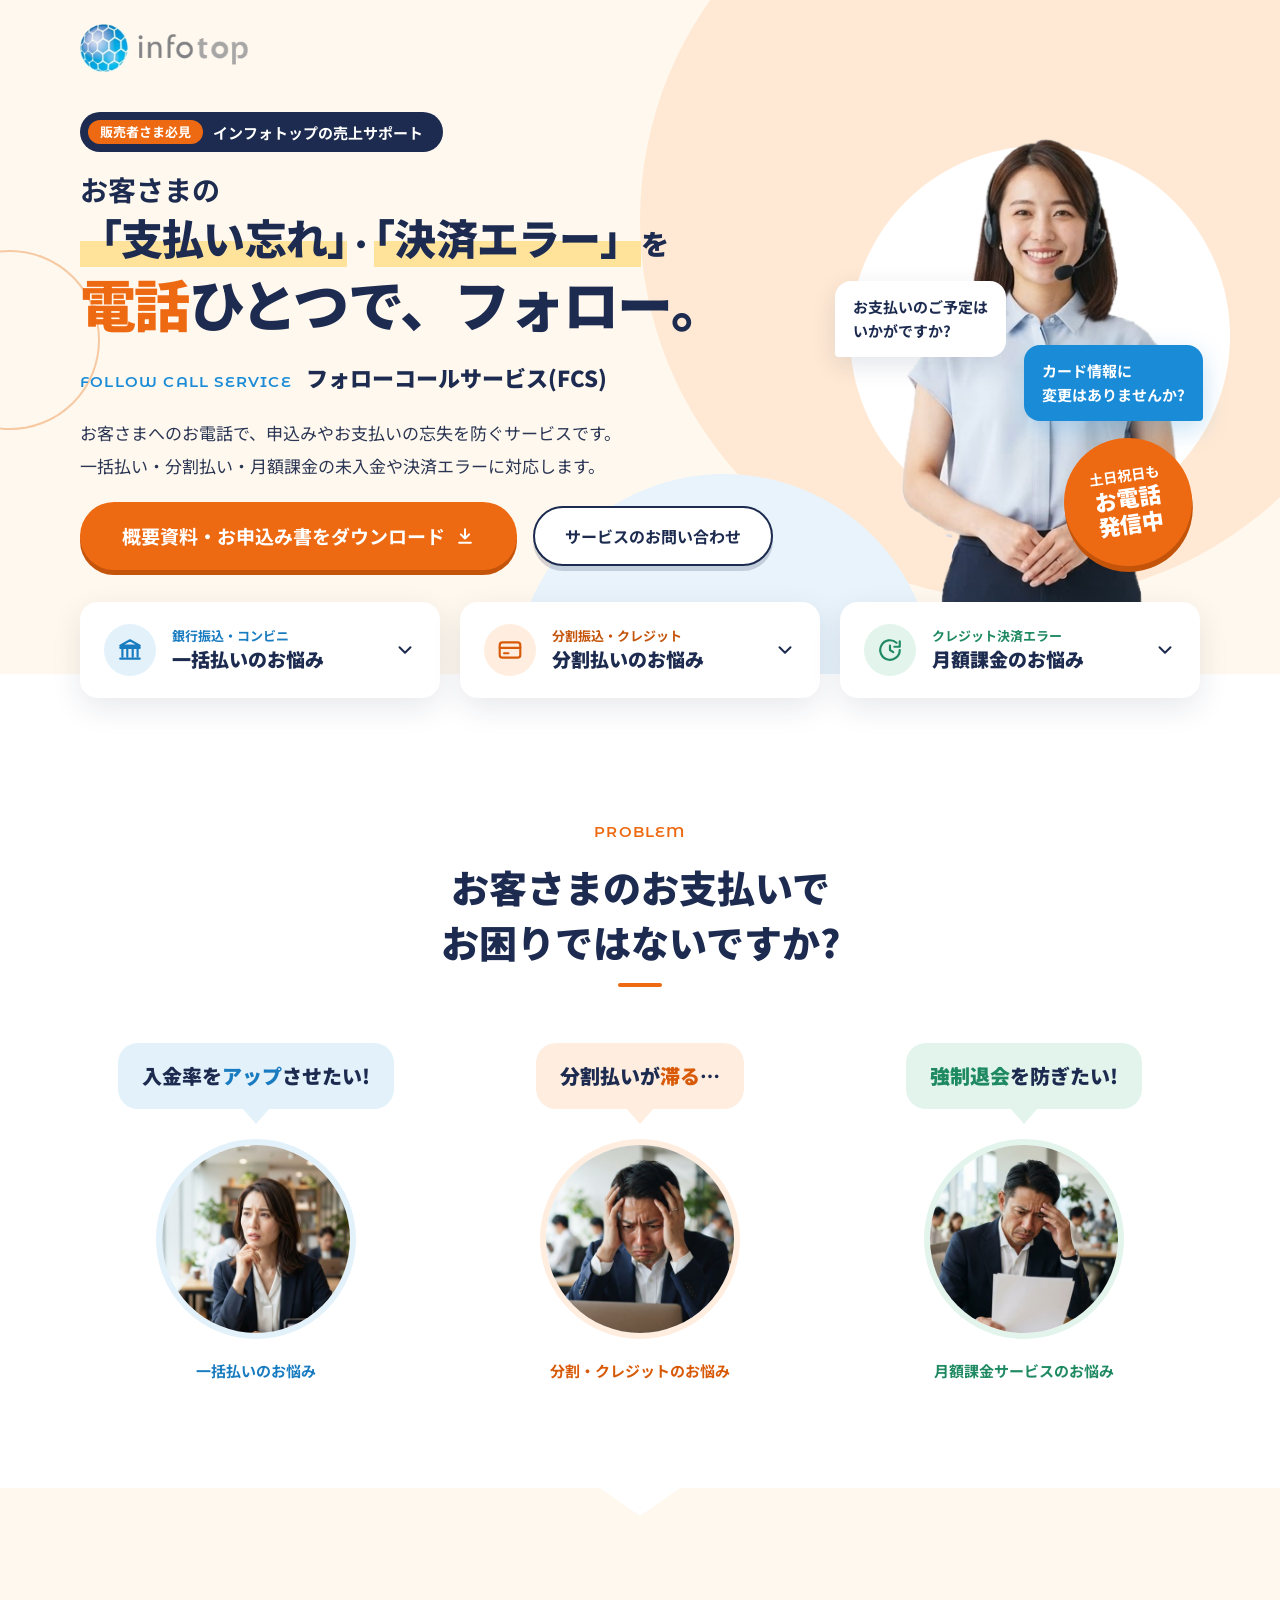
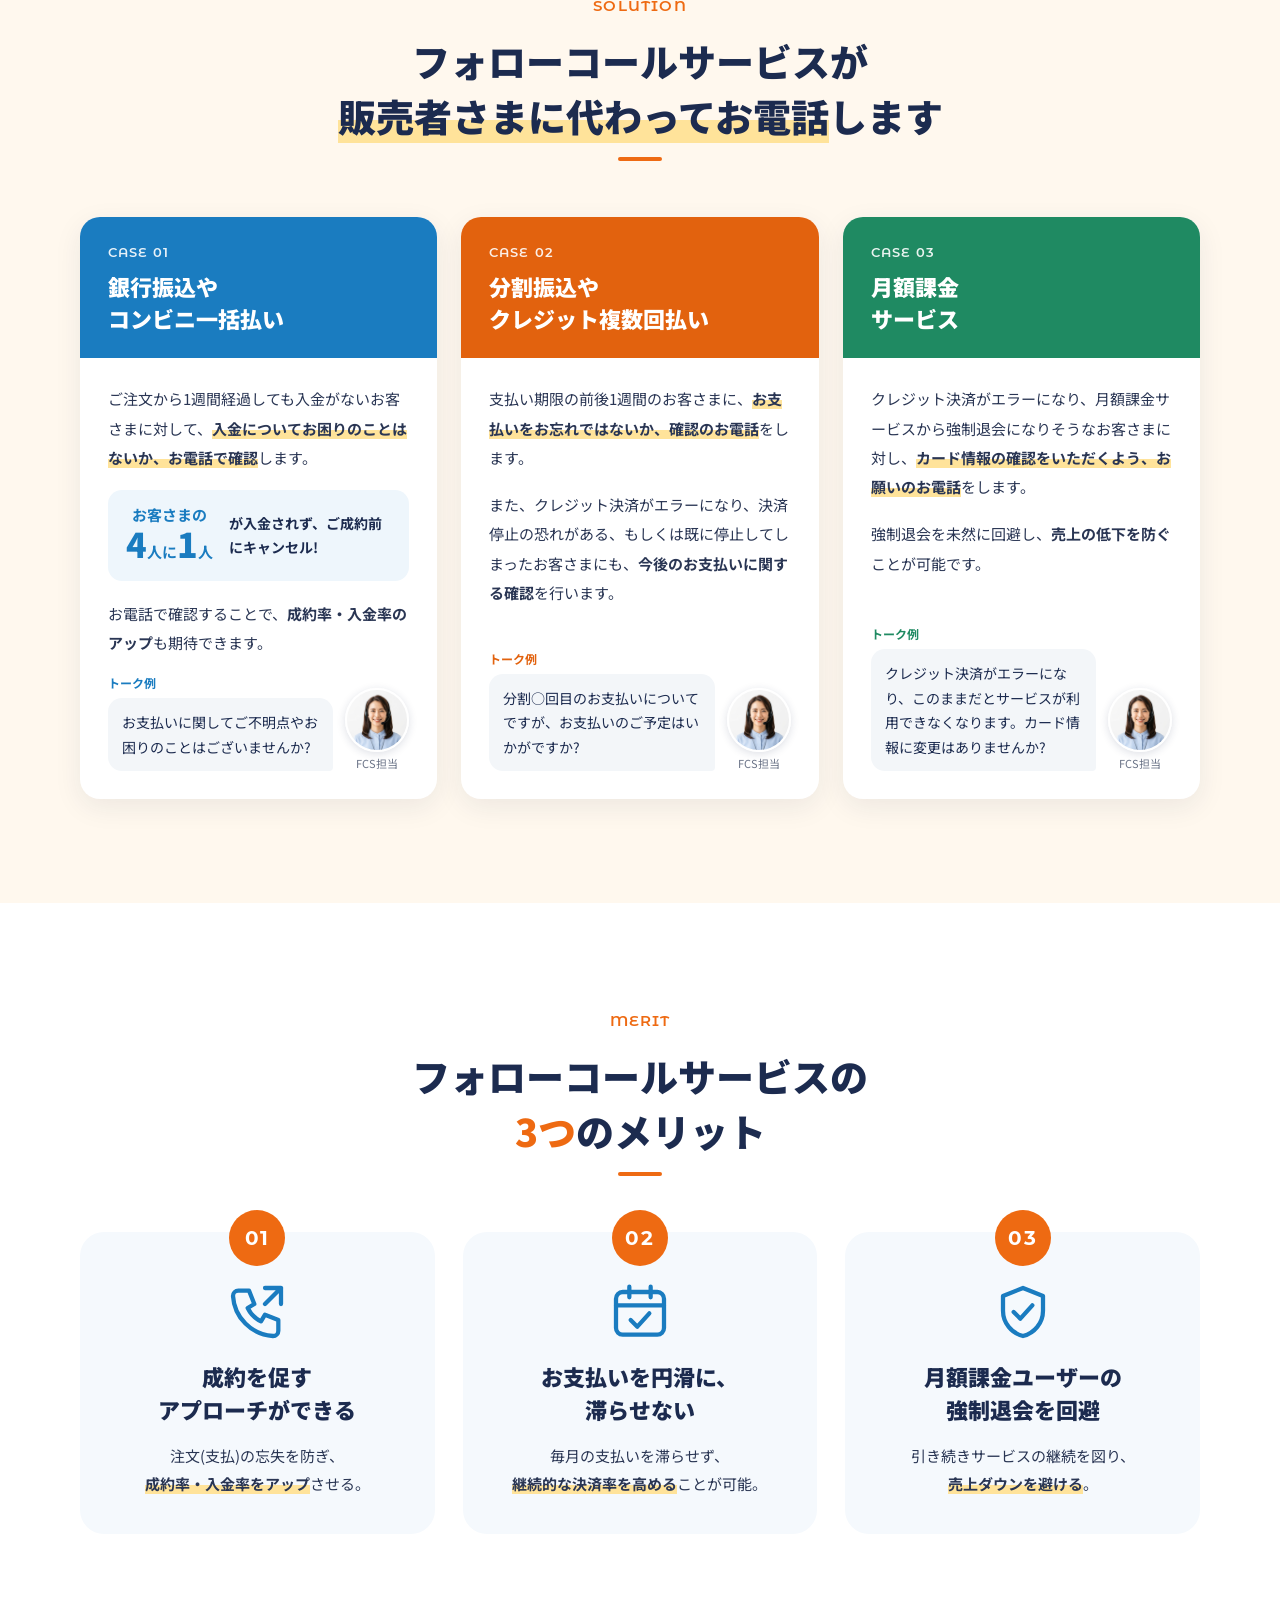
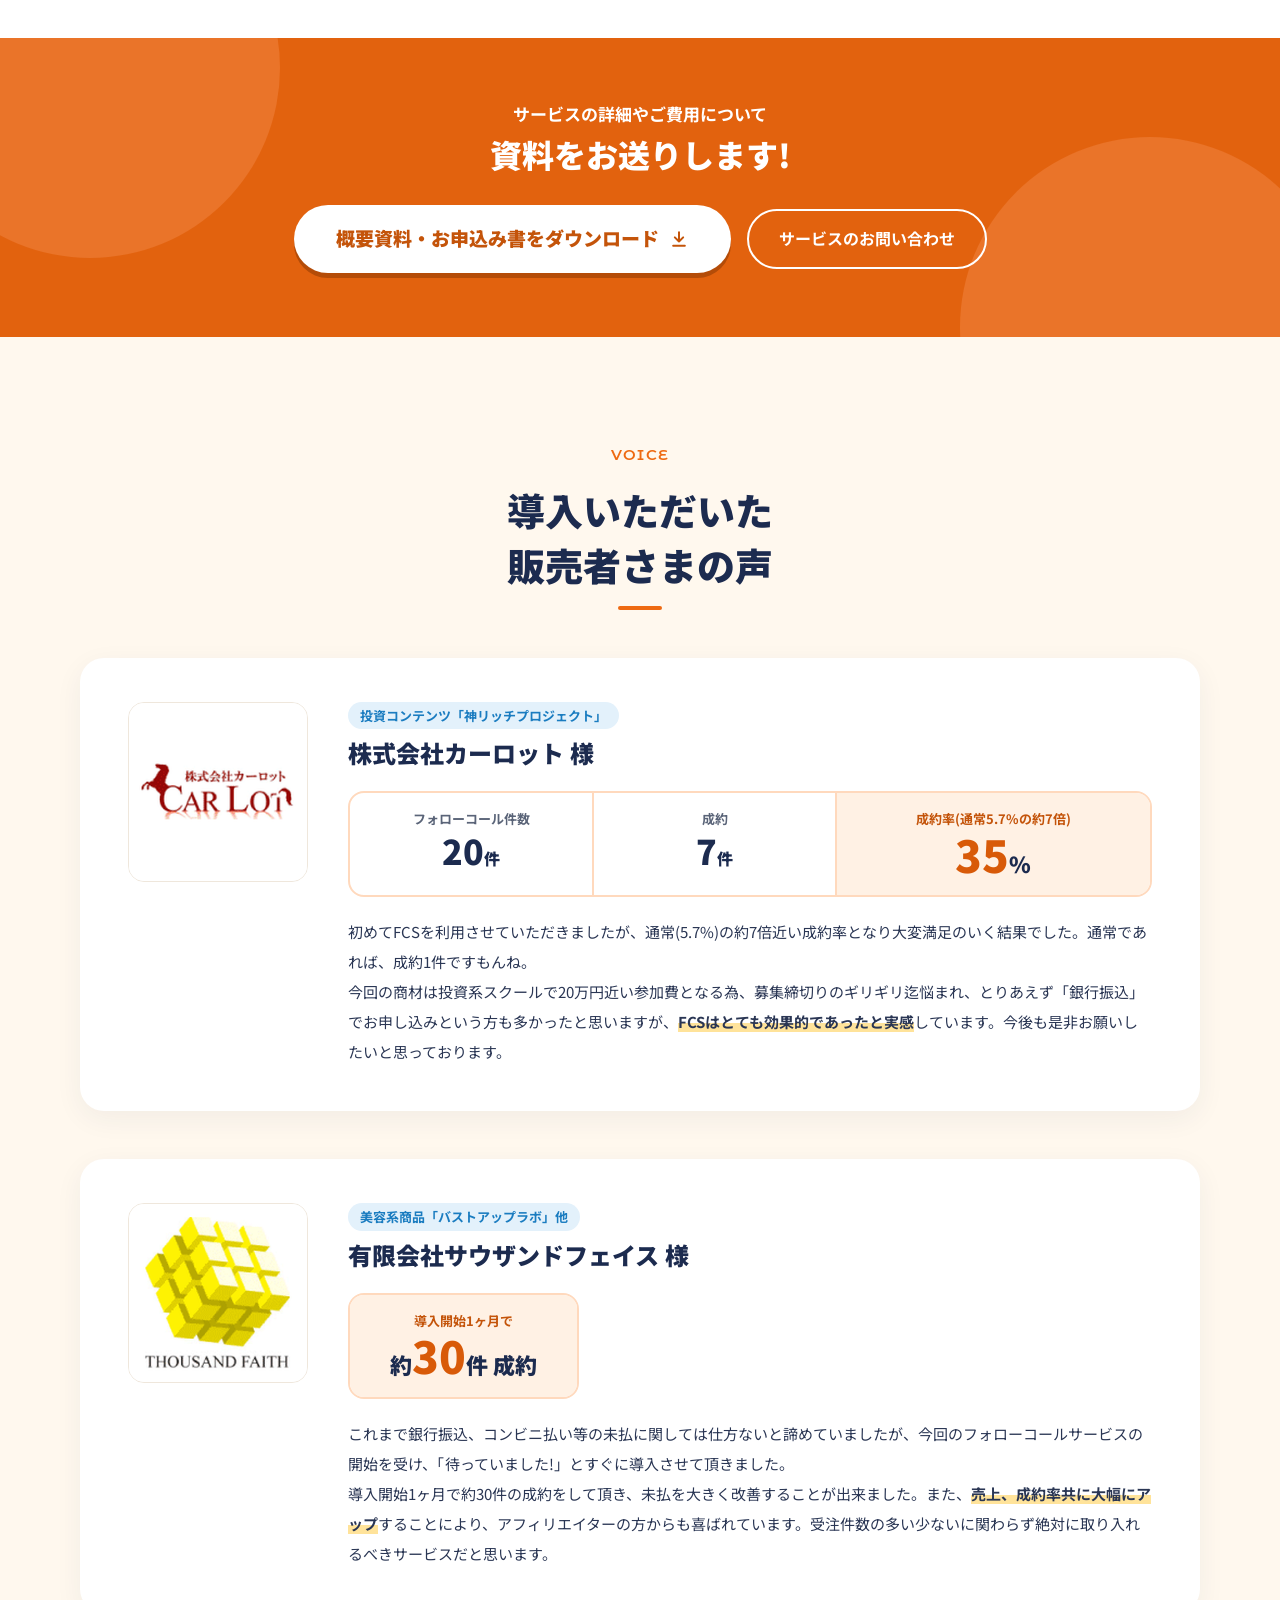
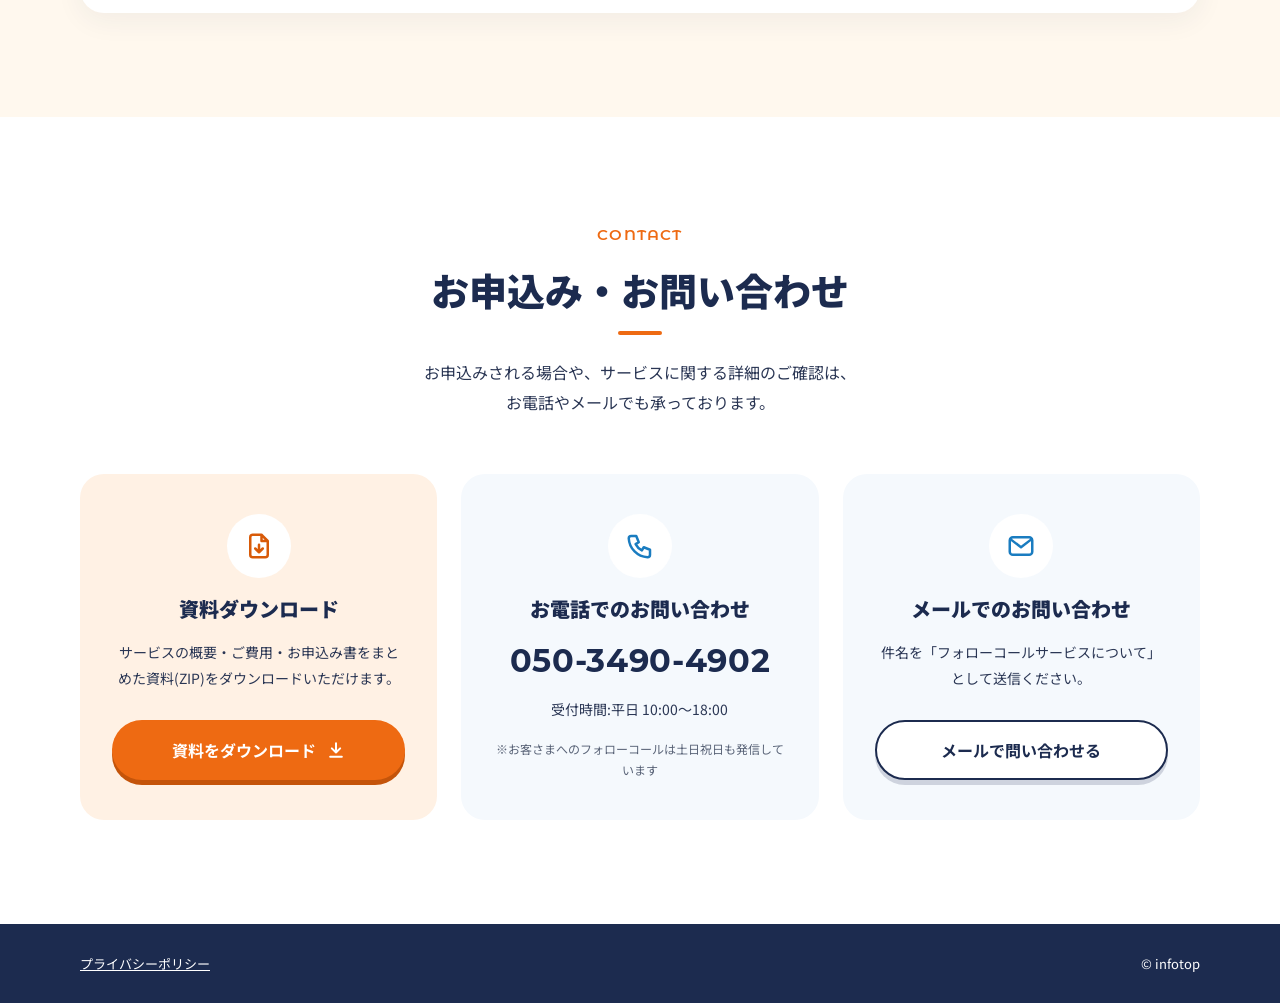
==== commit c2463c55: "infotop-followcall: SPのヒーロー人物位置とプライバシーポリシーURLを修正 SPで人物画像が親幅で縮み下にずれていたのを修正し、見出し上端に合わせて配置。 プライバシーポリシーの" ====
--- a/infotop-followcall/index.html
+++ b/infotop-followcall/index.html
@@ -32,7 +32,7 @@
 <link rel="preconnect" href="https://fonts.gstatic.com" crossorigin>
 <link href="https://fonts.googleapis.com/css2?family=Montserrat+Alternates:wght@600;700&amp;family=Noto+Sans+JP:wght@400;700;900&amp;display=swap" rel="stylesheet">
 <link rel="preload" as="image" href="images/fv_operator.png">
-<link rel="stylesheet" href="css/style.css?v=1">
+<link rel="stylesheet" href="css/style.css?v=2">
 <script>if ('IntersectionObserver' in window) document.documentElement.classList.add('js');</script>
 
 <script type="application/ld+json">
@@ -370,8 +370,7 @@
 <!-- ===== フッター ===== -->
 <footer class="site-footer">
   <div class="container site-footer__inner">
-    <!-- プライバシーポリシーのURL:差し替え必須(README.txt 参照) -->
-    <a href="#">プライバシーポリシー</a>
+    <a href="https://first-penguin.co.jp/company/privacy" target="_blank" rel="noopener">プライバシーポリシー</a>
     <p><small>&copy; infotop</small></p>
   </div>
 </footer>
--- a/infotop-followcall/css/style.css
+++ b/infotop-followcall/css/style.css
@@ -130,7 +130,7 @@
 
 .hero__visual { position: relative; height: 480px; align-self: end; margin-bottom: -32px; }
 .hero__circle { position: absolute; left: 50%; top: 24px; width: 380px; height: 380px; transform: translateX(-50%); border-radius: 50%; background: var(--white); }
-.hero__operator { position: absolute; left: 50%; bottom: 0; width: 300px; transform: translateX(-50%); }
+.hero__operator { position: absolute; left: 50%; bottom: 0; width: 300px; max-width: none; transform: translateX(-50%); }
 .hero__bubble {
   position: absolute; z-index: 2; padding: 14px 18px;
   font-size: 15px; font-weight: 700; line-height: 1.6; white-space: nowrap;
@@ -388,14 +388,14 @@
   .hero__copy { display: contents; }
   .hero__label { grid-column: 1 / -1; order: 1; gap: 8px; padding: 5px 14px 5px 5px; font-size: 12px; }
   .hero__label span { padding: 2px 10px; font-size: 11px; }
-  .hero__title { grid-column: 1; order: 2; gap: 0; margin-top: 10px; line-height: 1.35; }
+  .hero__title { grid-column: 1; order: 2; gap: 0; margin-top: 30px; line-height: 1.35; }
   .hero__title-lead { font-size: min(15px, 3.9vw); }
   .hero__title-mid { font-size: min(23px, 5.9vw); letter-spacing: -.03em; }
   .hero__title-main { font-size: min(30px, 7.7vw); letter-spacing: -.04em; line-height: 1.25; }
   .hero__name { grid-column: 1; order: 3; flex-direction: column; gap: 0; align-self: start; margin-top: 8px; }
   .hero__name .en { font-size: 9px; }
   .hero__name strong { font-size: 13px; white-space: nowrap; }
-  .hero__visual { grid-column: 2; grid-row: 2 / span 2; order: 2; height: 270px; margin: 0; align-self: center; }
+  .hero__visual { grid-column: 2; grid-row: 2 / span 2; order: 2; height: 270px; margin: 6px 0 0; align-self: start; }
   .hero__circle { top: 18px; width: 150px; height: 150px; }
   .hero__operator { width: 160px; -webkit-mask-image: linear-gradient(to bottom, #000 80%, transparent); mask-image: linear-gradient(to bottom, #000 80%, transparent); }
   .hero__bubble--1 { left: auto; right: -11px; top: 128px; padding: 6px 9px; border-radius: 10px 10px 3px 10px; background: var(--blue-light); color: var(--white); font-size: 10px; line-height: 1.5; box-shadow: 0 4px 12px rgba(26, 139, 214, .25); }
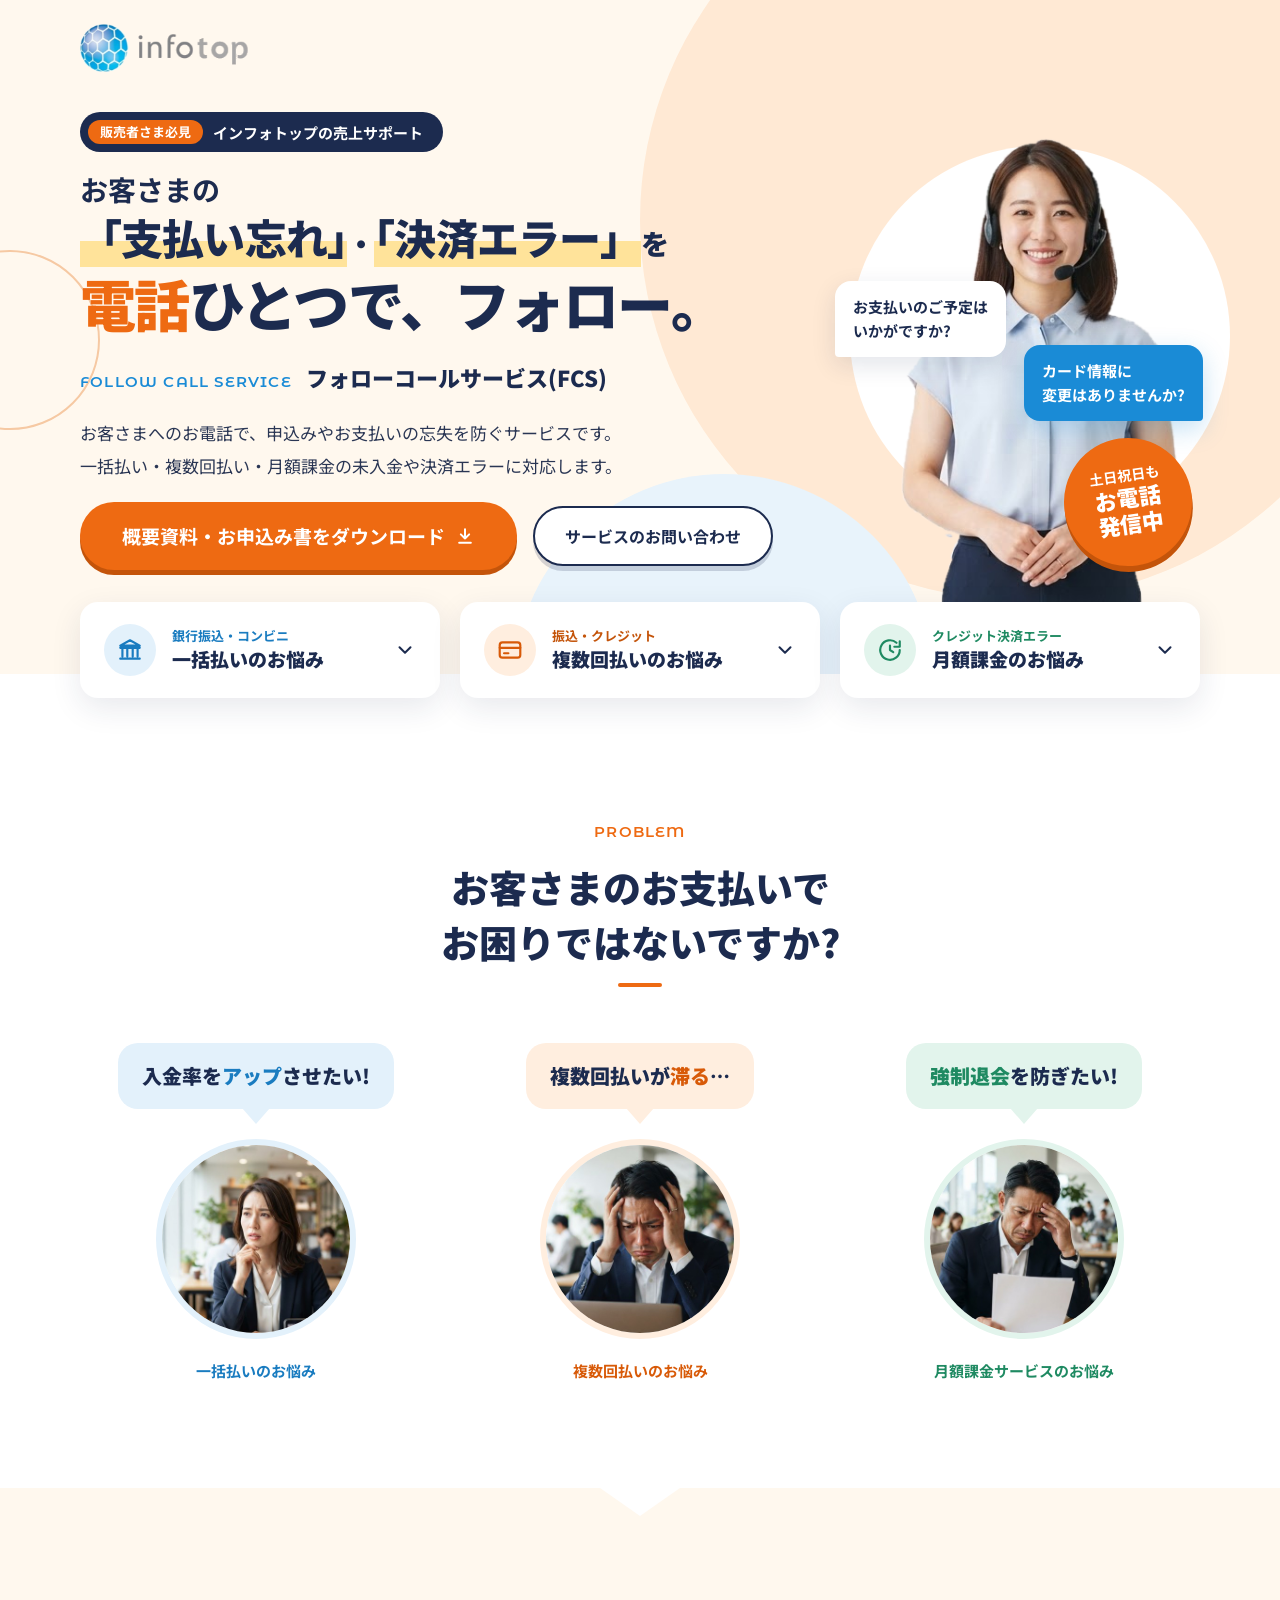
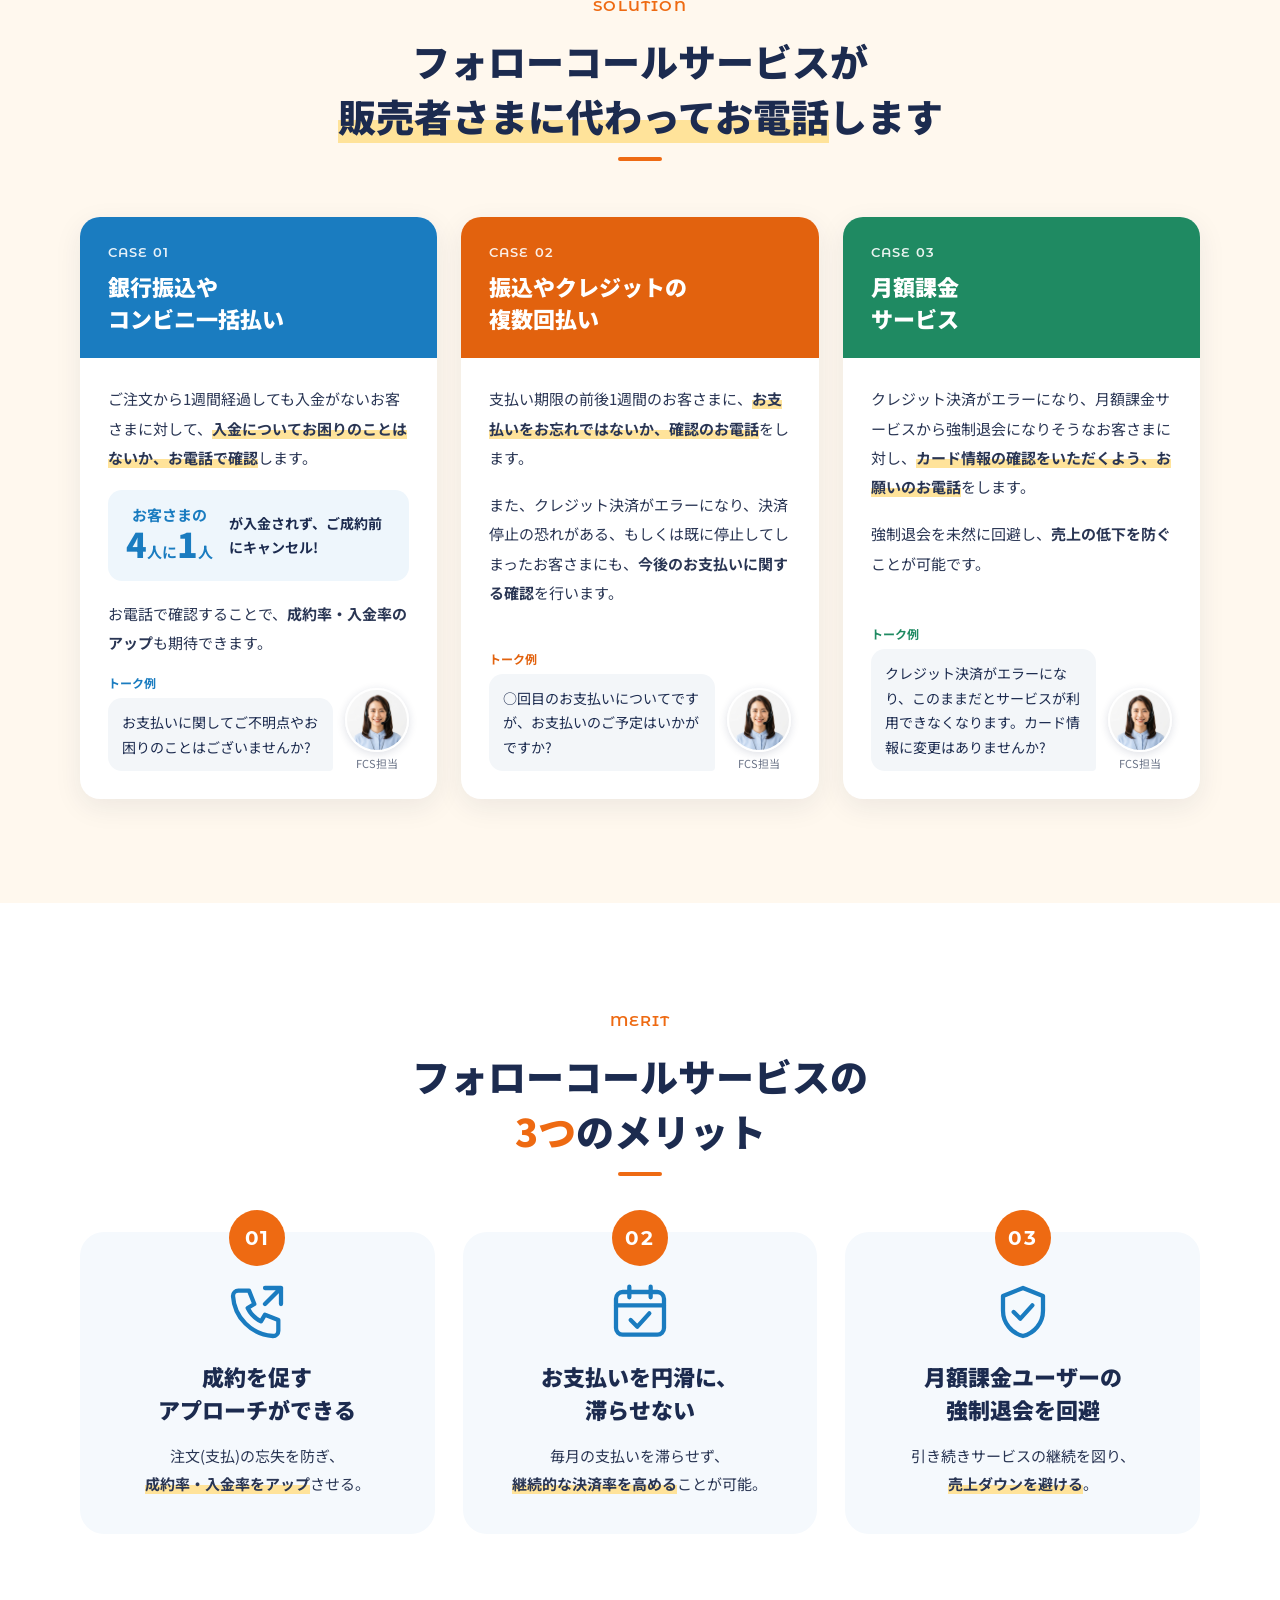
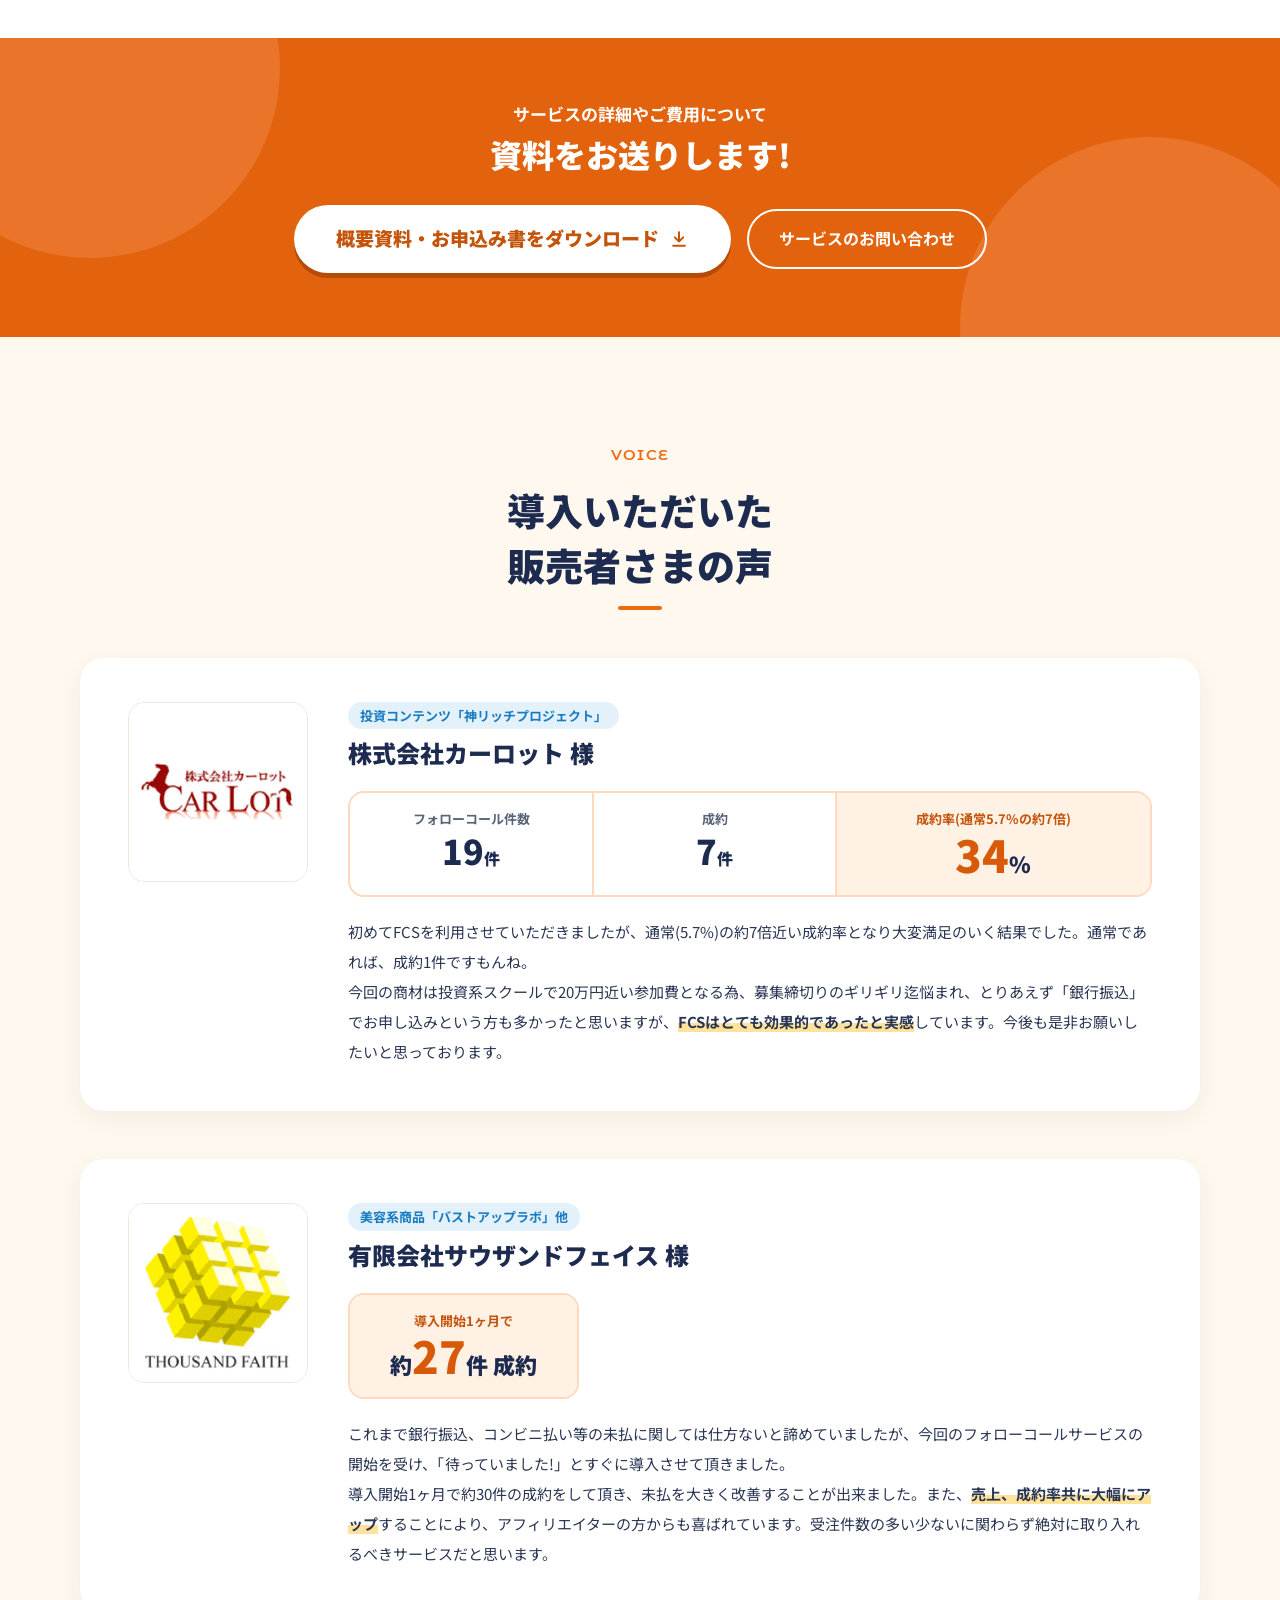
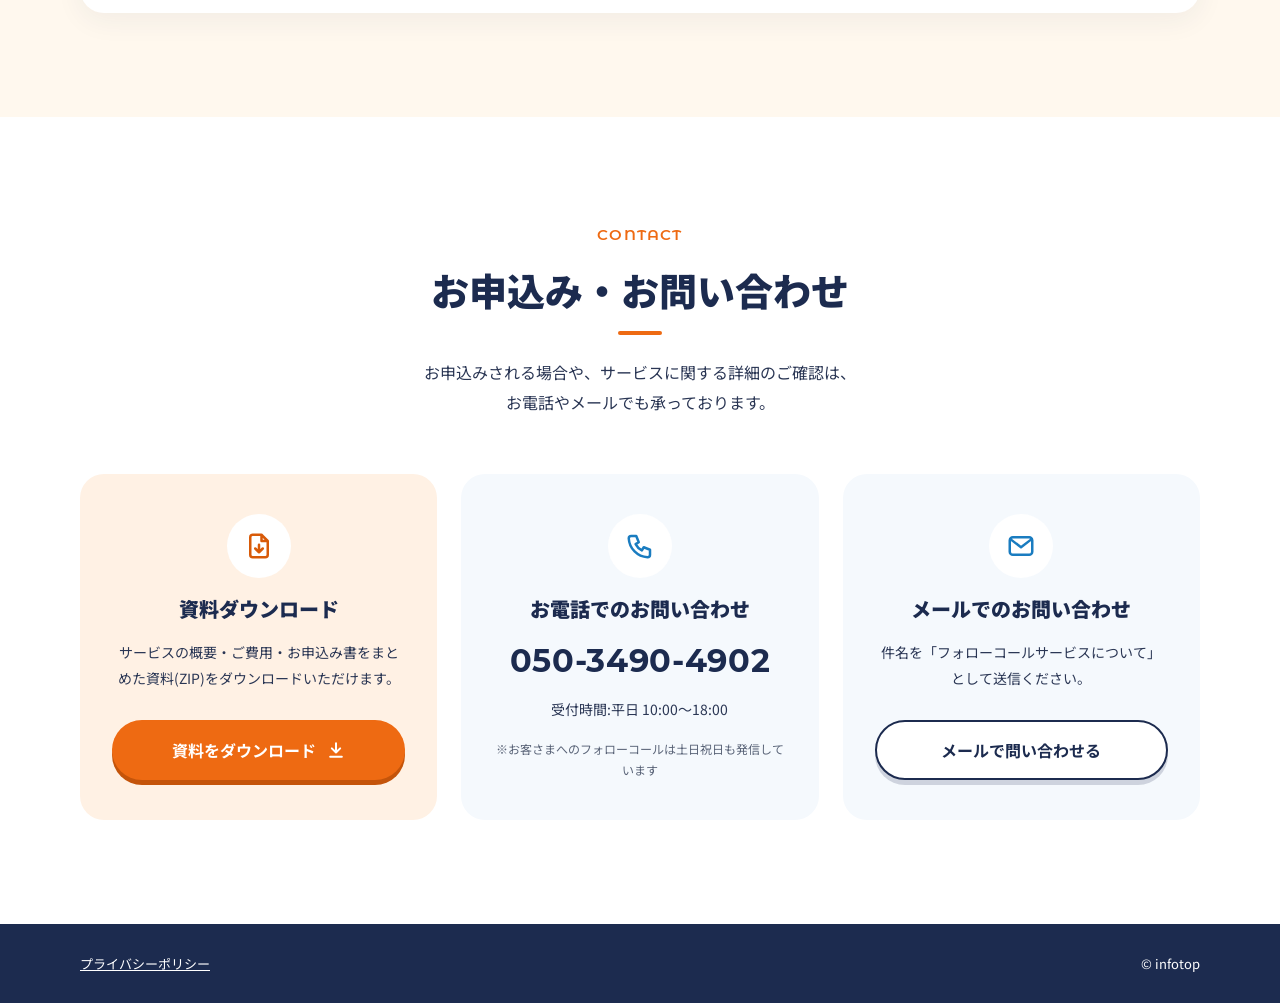
==== commit c56e4baf: "infotop-followcall: 「分割払い」の表記を「複数回払い」に変更 分割払いは現在取り扱いがないため、CASE 02・お悩み別ボタン・お悩み提起・ リード文・メタ情報の表記を複数回払いに" ====
--- a/infotop-followcall/index.html
+++ b/infotop-followcall/index.html
@@ -5,7 +5,7 @@
 <meta charset="UTF-8">
 <meta name="viewport" content="width=device-width, initial-scale=1">
 <title>フォローコールサービス(FCS)|未入金・決済エラーを電話でフォロー|インフォトップ</title>
-<meta name="description" content="インフォトップの「フォローコールサービス(FCS)」は、販売者さまに代わってお客さまへお電話し、銀行振込・コンビニ払いの未入金、分割払いの滞り、月額課金の決済エラーによる強制退会を防ぐサービスです。成約率・入金率アップに。資料ダウンロード受付中。">
+<meta name="description" content="インフォトップの「フォローコールサービス(FCS)」は、販売者さまに代わってお客さまへお電話し、銀行振込・コンビニ払いの未入金、複数回払いの滞り、月額課金の決済エラーによる強制退会を防ぐサービスです。成約率・入金率アップに。資料ダウンロード受付中。">
 <meta name="keywords" content="インフォトップ,infotop,フォローコールサービス,FCS,入金率,成約率,未入金,決済エラー,強制退会,販売者">
 <meta name="robots" content="index,follow">
 <meta name="format-detection" content="telephone=no">
@@ -18,21 +18,21 @@
 <meta property="og:locale" content="ja_JP">
 <meta property="og:site_name" content="インフォトップ">
 <meta property="og:title" content="フォローコールサービス(FCS)|未入金・決済エラーを電話でフォロー">
-<meta property="og:description" content="販売者さまに代わってお客さまへお電話。未入金・分割払いの滞り・月額課金の強制退会を防ぎ、成約率・入金率アップへ。">
+<meta property="og:description" content="販売者さまに代わってお客さまへお電話。未入金・複数回払いの滞り・月額課金の強制退会を防ぎ、成約率・入金率アップへ。">
 <meta property="og:url" content="https://www.infotop.jp/html/followcall/">
 <meta property="og:image" content="https://www.infotop.jp/html/followcall/images/ogp.jpg">
 <meta property="og:image:width" content="1200">
 <meta property="og:image:height" content="630">
 <meta name="twitter:card" content="summary_large_image">
 <meta name="twitter:title" content="フォローコールサービス(FCS)|未入金・決済エラーを電話でフォロー">
-<meta name="twitter:description" content="販売者さまに代わってお客さまへお電話。未入金・分割払いの滞り・月額課金の強制退会を防ぎ、成約率・入金率アップへ。">
+<meta name="twitter:description" content="販売者さまに代わってお客さまへお電話。未入金・複数回払いの滞り・月額課金の強制退会を防ぎ、成約率・入金率アップへ。">
 <meta name="twitter:image" content="https://www.infotop.jp/html/followcall/images/ogp.jpg">
 
 <link rel="preconnect" href="https://fonts.googleapis.com">
 <link rel="preconnect" href="https://fonts.gstatic.com" crossorigin>
 <link href="https://fonts.googleapis.com/css2?family=Montserrat+Alternates:wght@600;700&amp;family=Noto+Sans+JP:wght@400;700;900&amp;display=swap" rel="stylesheet">
 <link rel="preload" as="image" href="images/fv_operator.png">
-<link rel="stylesheet" href="css/style.css?v=2">
+<link rel="stylesheet" href="css/style.css?v=3">
 <script>if ('IntersectionObserver' in window) document.documentElement.classList.add('js');</script>
 
 <script type="application/ld+json">
@@ -41,7 +41,7 @@
   "@type": "Service",
   "name": "フォローコールサービス(FCS)",
   "serviceType": "入金・決済フォローの電話代行",
-  "description": "販売者さまに代わってお客さまへお電話し、銀行振込・コンビニ払いの未入金、分割払いの滞り、月額課金の決済エラーによる強制退会を防ぐサービスです。",
+  "description": "販売者さまに代わってお客さまへお電話し、銀行振込・コンビニ払いの未入金、複数回払いの滞り、月額課金の決済エラーによる強制退会を防ぐサービスです。",
   "url": "https://www.infotop.jp/html/followcall/",
   "areaServed": "JP",
   "provider": {
@@ -90,7 +90,7 @@
           <span class="hero__title-main"><em>電話</em>ひとつで、<br class="u-sp">フォロー。</span>
         </h1>
         <p class="hero__name" data-hero><span class="en">FOLLOW CALL SERVICE</span><strong>フォローコールサービス(FCS)</strong></p>
-        <p class="hero__text" data-hero>お客さまへのお電話で、申込みやお支払いの忘失を防ぐサービスです。<br class="u-pc">一括払い・分割払い・月額課金の未入金や決済エラーに対応します。</p>
+        <p class="hero__text" data-hero>お客さまへのお電話で、申込みやお支払いの忘失を防ぐサービスです。<br class="u-pc">一括払い・複数回払い・月額課金の未入金や決済エラーに対応します。</p>
         <ul class="hero__cta btn-group" data-hero>
           <li><a class="btn btn--primary btn--lg" href="#download">概要資料・お申込み書をダウンロード<svg class="btn__icon" viewBox="0 0 24 24" aria-hidden="true"><path d="M12 4v11M7 10l5 5 5-5M5 20h14"/></svg></a></li>
           <li><a class="btn btn--outline" href="#contact">サービスのお問い合わせ</a></li>
@@ -111,17 +111,17 @@
     <ul class="container case-nav__list">
       <li><a class="case-nav__item case-nav__item--blue" href="#case1">
         <span class="case-nav__icon"><svg viewBox="0 0 24 24" aria-hidden="true"><path d="M3 10h18M5 10v8M9.5 10v8M14.5 10v8M19 10v8M3 20h18M12 3l9 5H3z"/></svg></span>
-        <span class="case-nav__text"><small>銀行振込・コンビニ</small>一括払いのお悩み</span>
+        <span class="case-nav__text"><small>銀行振込・コンビニ</small>一括払いの<br class="u-sp">お悩み</span>
         <svg class="case-nav__arrow" viewBox="0 0 24 24" aria-hidden="true"><path d="m6 9 6 6 6-6"/></svg>
       </a></li>
       <li><a class="case-nav__item case-nav__item--orange" href="#case2">
         <span class="case-nav__icon"><svg viewBox="0 0 24 24" aria-hidden="true"><rect x="2.5" y="5" width="19" height="14" rx="2.5"/><path d="M2.5 10h19M6.5 15h4"/></svg></span>
-        <span class="case-nav__text"><small>分割振込・クレジット</small>分割払いのお悩み</span>
+        <span class="case-nav__text"><small>振込・クレジット</small>複数回払いの<br class="u-sp">お悩み</span>
         <svg class="case-nav__arrow" viewBox="0 0 24 24" aria-hidden="true"><path d="m6 9 6 6 6-6"/></svg>
       </a></li>
       <li><a class="case-nav__item case-nav__item--green" href="#case3">
         <span class="case-nav__icon"><svg viewBox="0 0 24 24" aria-hidden="true"><path d="M21 12a9 9 0 1 1-3-6.7M21 4v5h-5M12 8v4l3 2"/></svg></span>
-        <span class="case-nav__text"><small>クレジット決済エラー</small>月額課金のお悩み</span>
+        <span class="case-nav__text"><small>クレジット決済エラー</small>月額課金の<br class="u-sp">お悩み</span>
         <svg class="case-nav__arrow" viewBox="0 0 24 24" aria-hidden="true"><path d="m6 9 6 6 6-6"/></svg>
       </a></li>
     </ul>
@@ -141,9 +141,9 @@
           <p class="problem__tag">一括払いのお悩み</p>
         </li>
         <li class="problem__item problem__item--orange" data-reveal>
-          <p class="problem__bubble">分割払いが<em>滞る</em>…</p>
+          <p class="problem__bubble">複数回払いが<em>滞る</em>…</p>
           <img class="problem__photo" src="images/persona_02.jpg" alt="頭を抱える男性の販売者" width="400" height="400" loading="lazy">
-          <p class="problem__tag">分割・クレジットのお悩み</p>
+          <p class="problem__tag">複数回払いのお悩み</p>
         </li>
         <li class="problem__item problem__item--green" data-reveal>
           <p class="problem__bubble"><em>強制退会</em>を防ぎたい!</p>
@@ -191,7 +191,7 @@
           <article class="case-card case-card--orange" id="case2" aria-labelledby="case2-title">
             <header class="case-card__head">
               <p class="case-card__num en">CASE 02</p>
-              <h3 class="case-card__title" id="case2-title">分割振込や<br class="u-pc">クレジット複数回払い</h3>
+              <h3 class="case-card__title" id="case2-title">振込やクレジットの<br class="u-pc">複数回払い</h3>
             </header>
             <div class="case-card__body">
               <p>支払い期限の前後1週間のお客さまに、<strong class="marker">お支払いをお忘れではないか、確認のお電話</strong>をします。</p>
@@ -199,7 +199,7 @@
               <div class="talk">
                 <div class="talk__text">
                   <p class="talk__label">トーク例</p>
-                  <p class="talk__bubble">分割○回目のお支払いについてですが、お支払いのご予定はいかがですか?</p>
+                  <p class="talk__bubble">○回目のお支払いについてですが、お支払いのご予定はいかがですか?</p>
                 </div>
                 <figure class="talk__op"><img src="images/talk_operator.png" alt="" width="128" height="128" loading="lazy"><figcaption>FCS担当</figcaption></figure>
               </div>
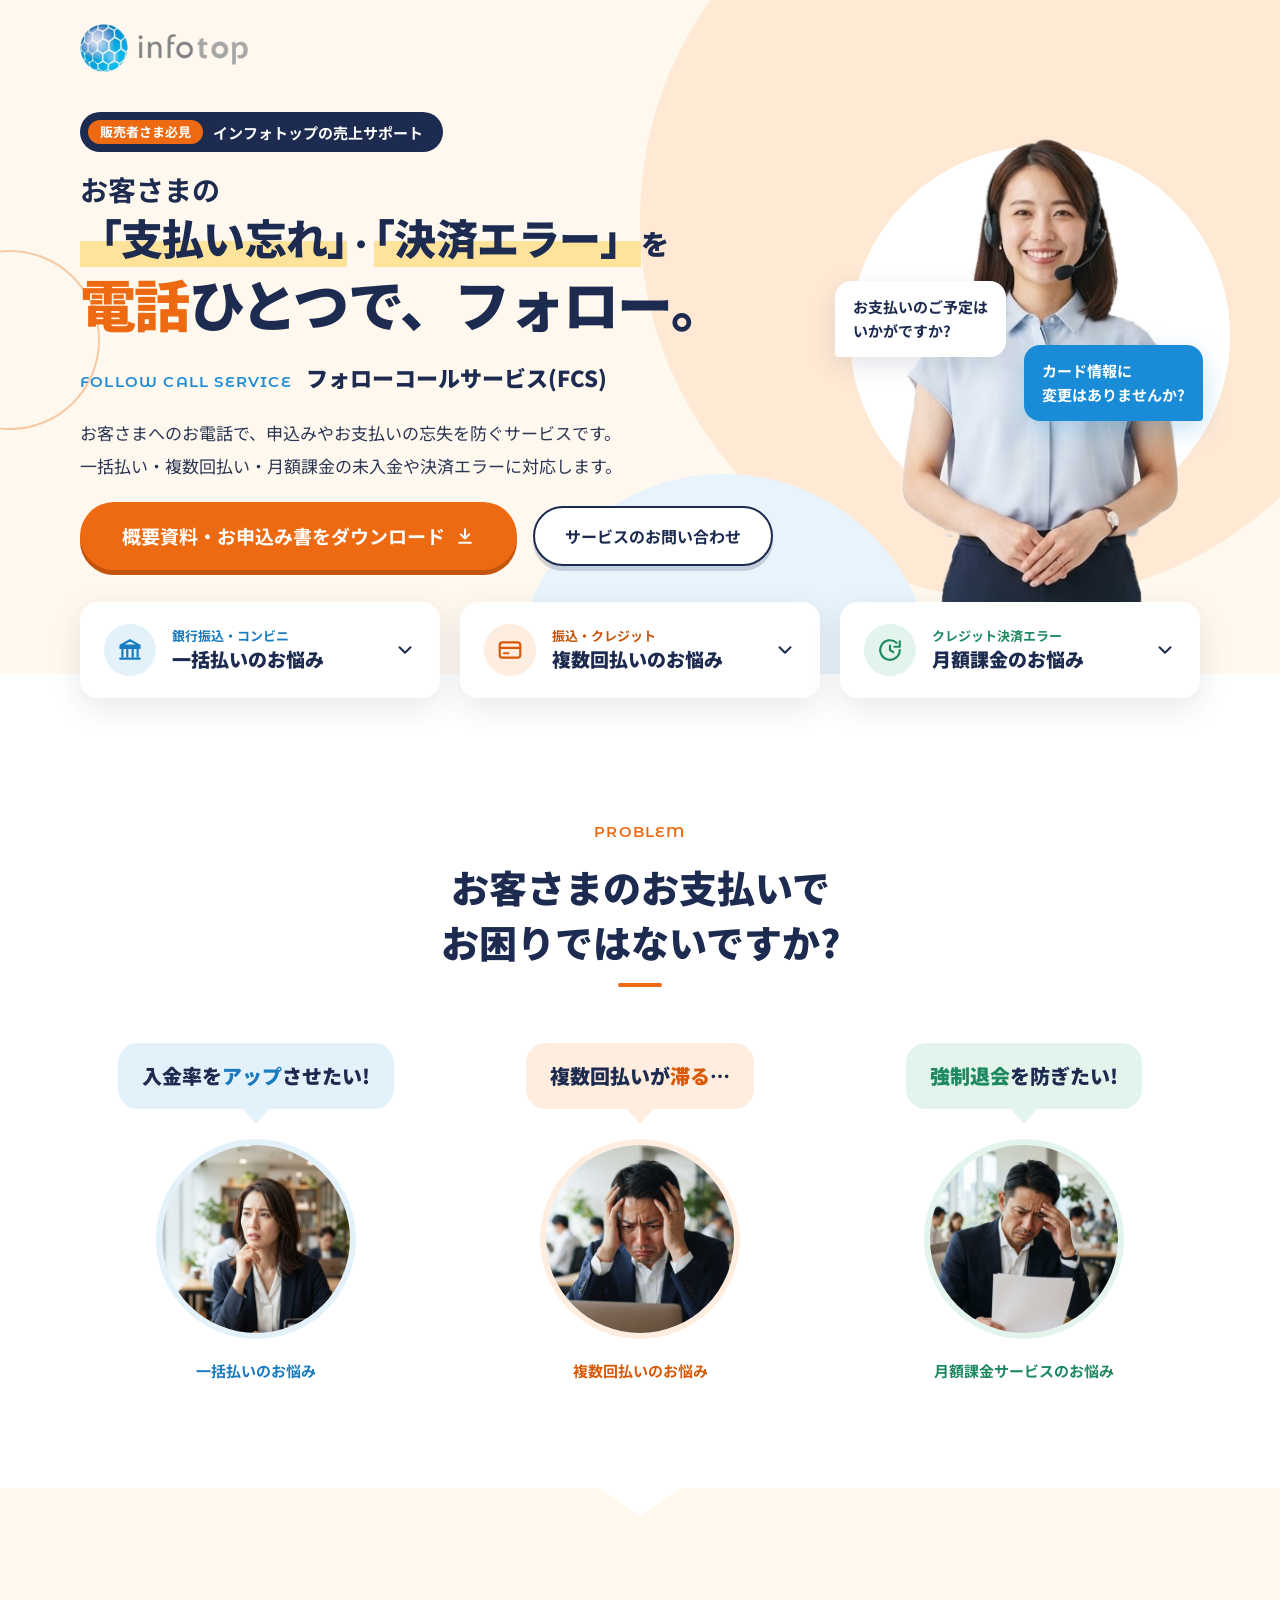
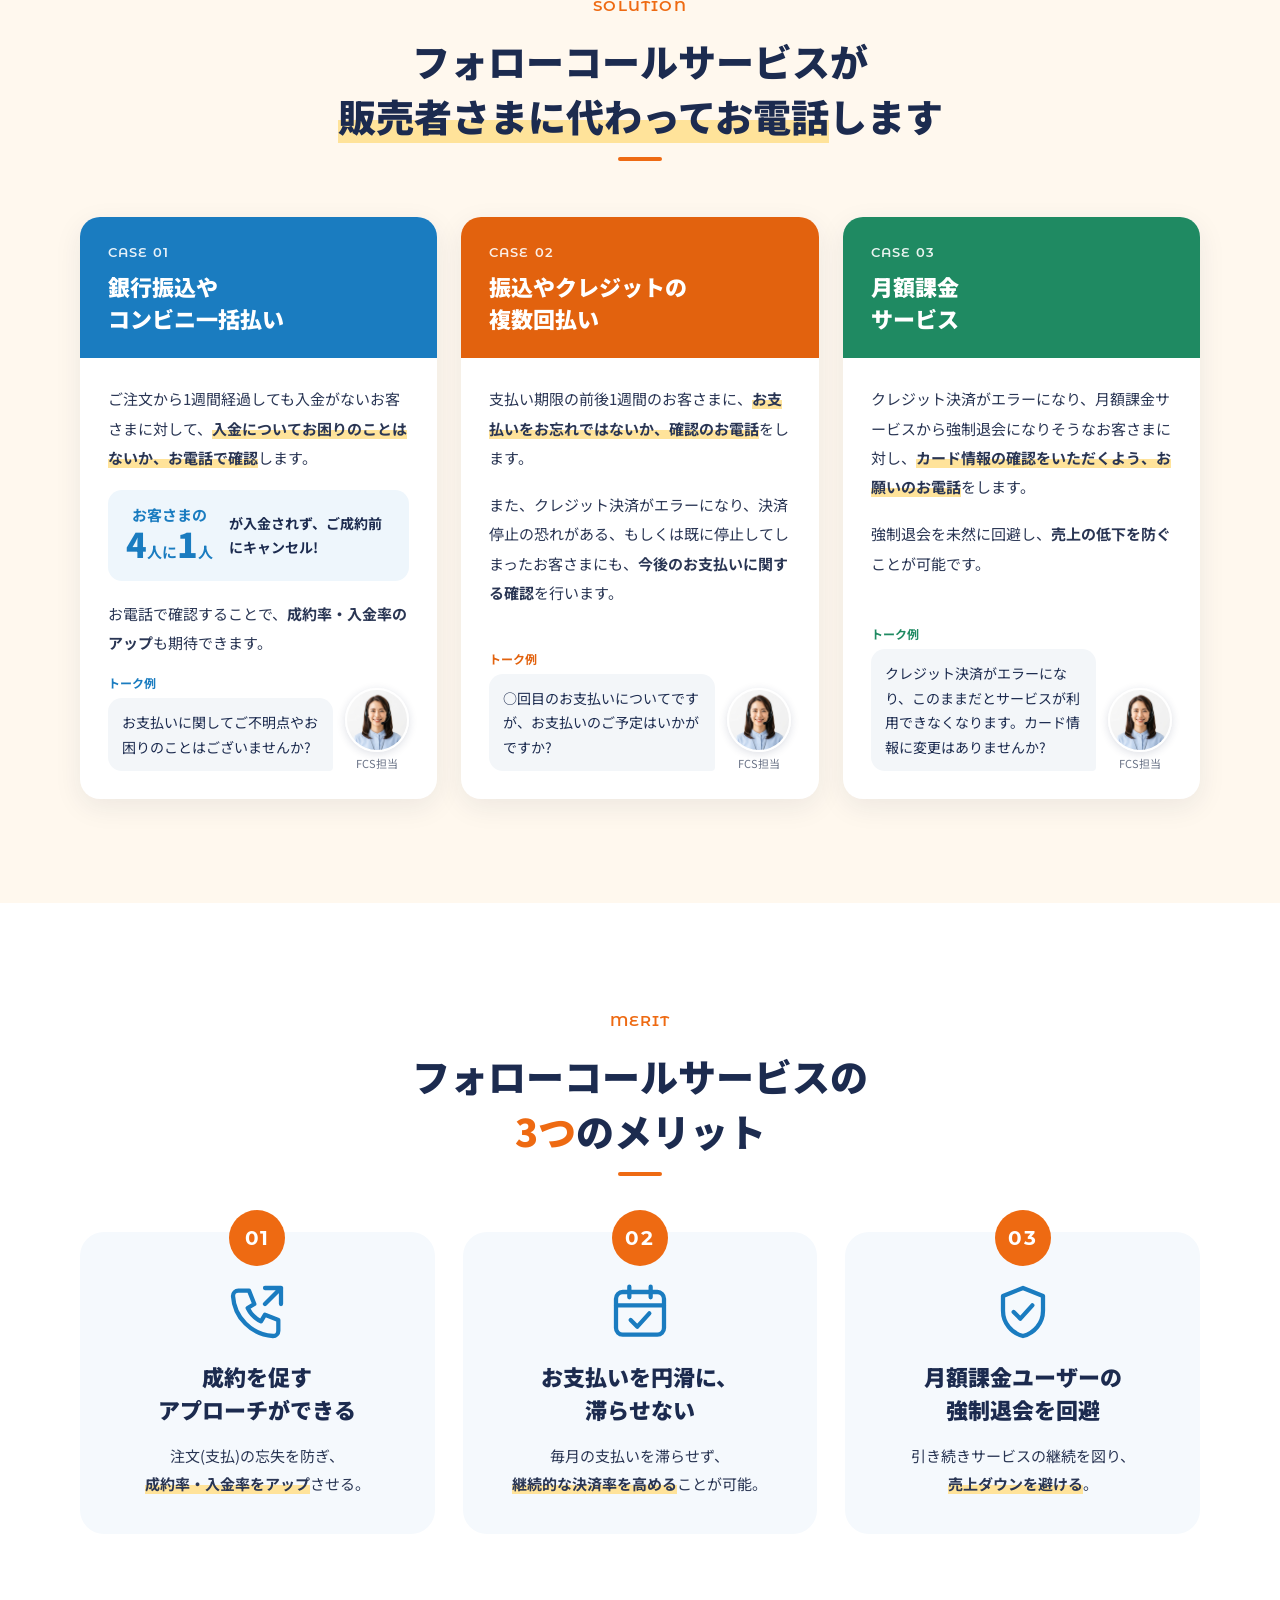
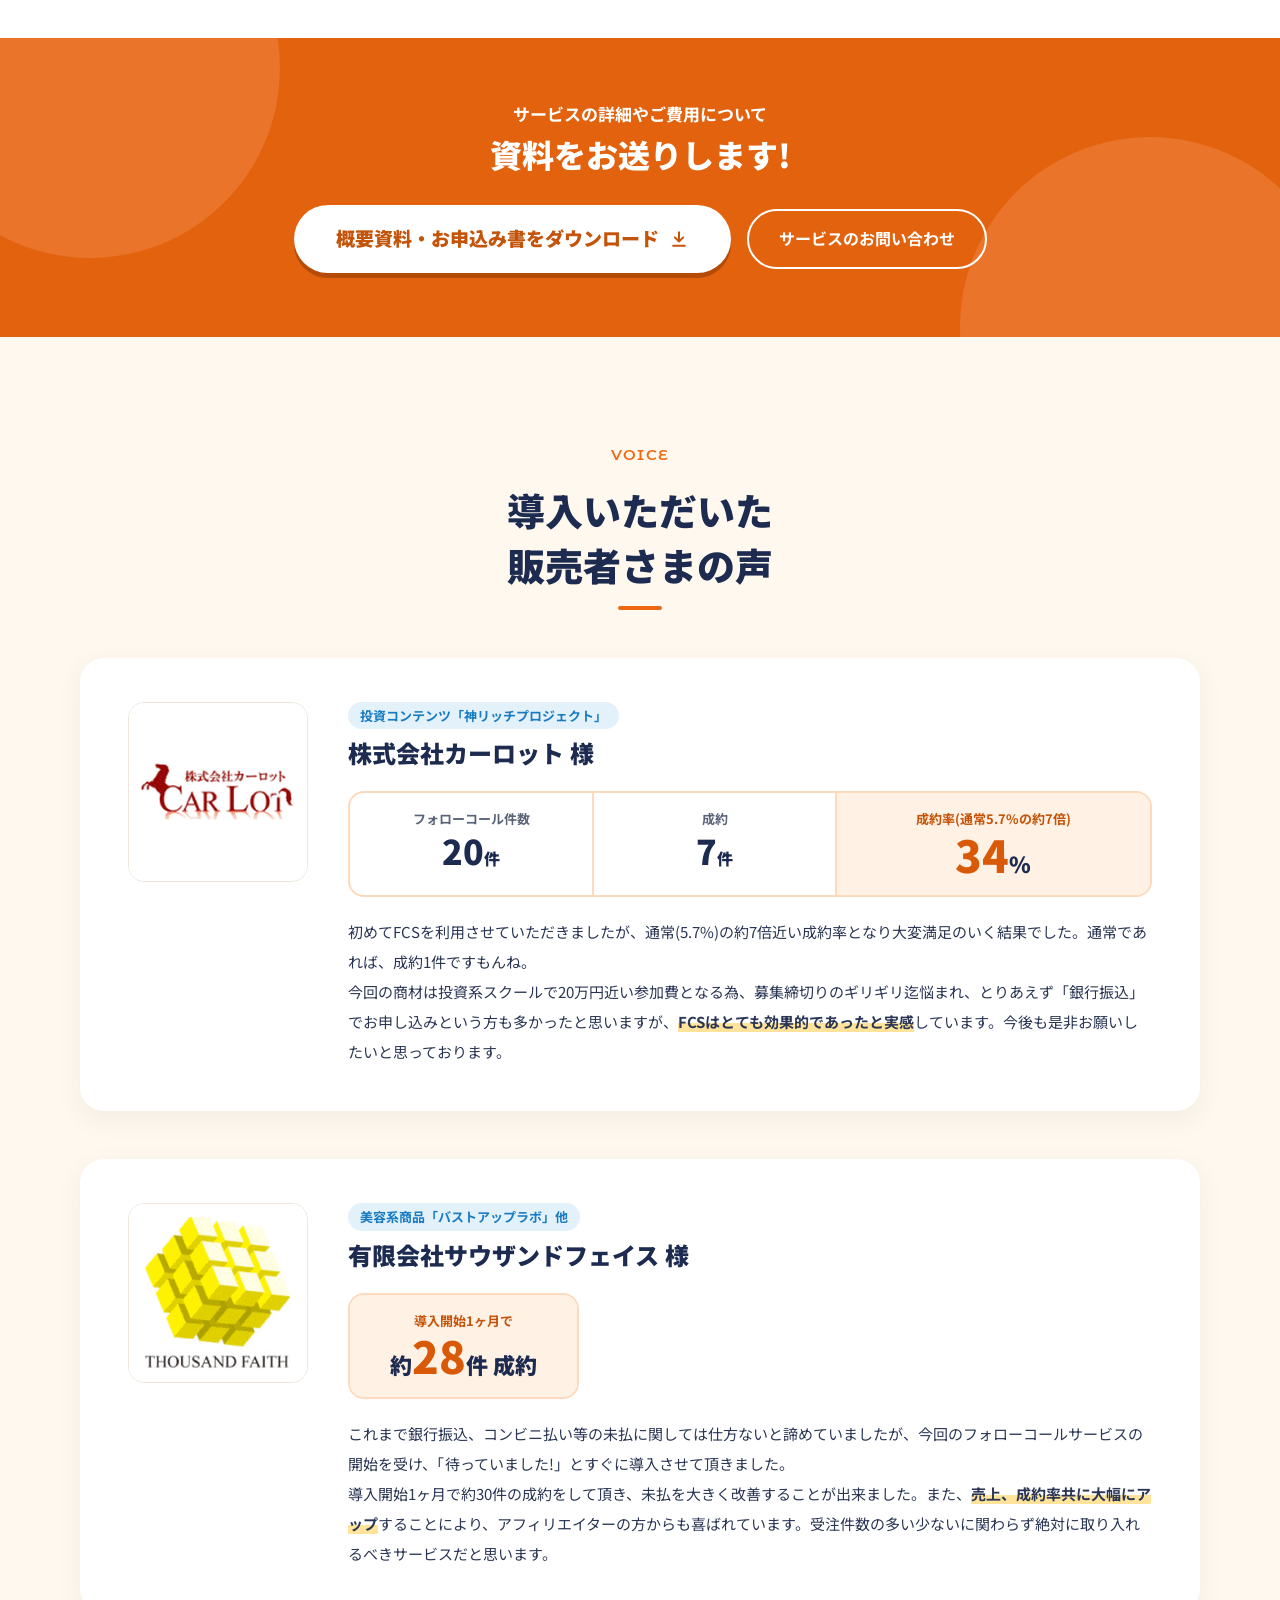
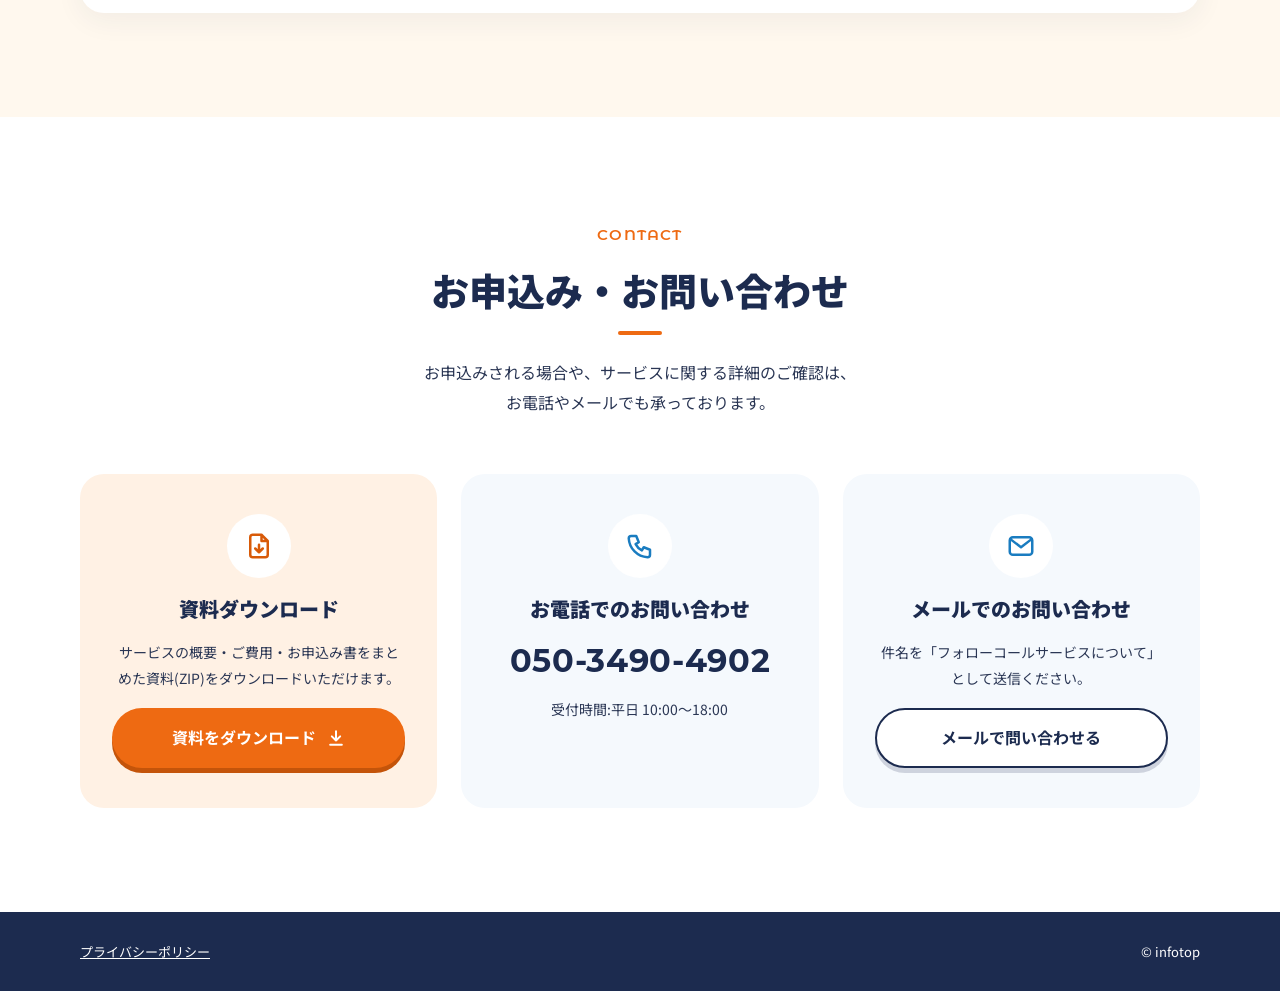
==== commit 42cb06e3: "infotop-followcall: 「土日祝日も発信」の文言を削除 土日祝日はフォローコールの発信を行っていないため、FVのバッジと 電話欄の注記を削除し、関連するCSSも整理。  Co-Auth" ====
--- a/infotop-followcall/index.html
+++ b/infotop-followcall/index.html
@@ -32,7 +32,7 @@
 <link rel="preconnect" href="https://fonts.gstatic.com" crossorigin>
 <link href="https://fonts.googleapis.com/css2?family=Montserrat+Alternates:wght@600;700&amp;family=Noto+Sans+JP:wght@400;700;900&amp;display=swap" rel="stylesheet">
 <link rel="preload" as="image" href="images/fv_operator.png">
-<link rel="stylesheet" href="css/style.css?v=3">
+<link rel="stylesheet" href="css/style.css?v=4">
 <script>if ('IntersectionObserver' in window) document.documentElement.classList.add('js');</script>
 
 <script type="application/ld+json">
@@ -101,7 +101,6 @@
         <img class="hero__operator" src="images/fv_operator.png" alt="ヘッドセットを付けたフォローコールサービスのオペレーター" width="324" height="513">
         <p class="hero__bubble hero__bubble--1" aria-hidden="true">お支払いのご予定は<br>いかがですか?</p>
         <p class="hero__bubble hero__bubble--2" aria-hidden="true">カード情報に<br>変更はありませんか?</p>
-        <p class="hero__stamp"><span>土日祝日も</span>お電話<br>発信中</p>
       </figure>
     </div>
   </section>
@@ -353,7 +352,6 @@
           <h3 class="contact__title">お電話でのお問い合わせ</h3>
           <a class="contact__tel en" href="tel:05034904902">050-3490-4902</a>
           <p class="contact__hours">受付時間:平日 10:00〜18:00<span class="u-sp">(タップで発信)</span></p>
-          <p class="contact__note">※お客さまへのフォローコールは土日祝日も発信しています</p>
         </li>
         <li class="contact__card" data-reveal>
           <span class="contact__icon contact__icon--blue"><svg viewBox="0 0 24 24" aria-hidden="true"><rect x="3" y="5" width="18" height="14" rx="2.5"/><path d="m3.5 6.5 8.5 6.5 8.5-6.5"/></svg></span>
--- a/infotop-followcall/css/style.css
+++ b/infotop-followcall/css/style.css
@@ -138,15 +138,6 @@
 }
 .hero__bubble--1 { left: -45px; top: 159px; background: var(--white); color: var(--navy); border-radius: 16px 16px 16px 4px; box-shadow: 0 8px 24px rgba(28, 43, 79, .12); }
 .hero__bubble--2 { right: -3px; top: 223px; background: var(--blue-light); color: var(--white); border-radius: 16px 16px 4px 16px; box-shadow: 0 8px 24px rgba(26, 139, 214, .25); animation-delay: -2s; }
-.hero__stamp {
-  position: absolute; right: 8px; bottom: 36px; z-index: 2;
-  display: flex; flex-direction: column; align-items: center; justify-content: center;
-  width: 128px; height: 128px; border-radius: 50%;
-  background: var(--orange); color: var(--white); box-shadow: 0 6px 0 var(--orange-dark);
-  font-size: 22px; font-weight: 900; line-height: 1.2; text-align: center;
-  transform: rotate(-8deg);
-}
-.hero__stamp span { font-size: 14px; font-weight: 700; }
 
 @keyframes float { 0%, 100% { transform: translateY(0); } 50% { transform: translateY(-8px); } }
 
@@ -291,7 +282,6 @@
 .contact__icon svg { width: 30px; height: 30px; fill: none; stroke: currentColor; stroke-width: 2; stroke-linecap: round; stroke-linejoin: round; }
 .contact__title { font-size: 20px; font-weight: 900; line-height: 1.5; color: var(--navy); }
 .contact__tel { font-size: 32px; font-weight: 700; line-height: 1.3; color: var(--navy); text-decoration: none; letter-spacing: .02em; }
-.contact__note { font-size: 12px; line-height: 1.7; color: var(--sub); }
 
 /* =========================================================
    14. フッター
@@ -314,8 +304,6 @@
 .js [data-hero] { opacity: 0; transform: translateY(20px); transition: opacity .7s var(--ease), transform .7s var(--ease); transition-delay: var(--delay, 0s); }
 .js .hero__visual { opacity: 0; transform: translateX(40px); transition: opacity .9s var(--ease) .3s, transform .9s var(--ease) .3s; }
 .js .is-loaded [data-hero], .js .is-loaded .hero__visual { opacity: 1; transform: none; }
-.js .hero__stamp { transform: rotate(-8deg) scale(0); transition: transform .5s cubic-bezier(.34, 1.56, .64, 1) 1.1s; }
-.js .is-loaded .hero__stamp { transform: rotate(-8deg) scale(1); }
 .js .marker { background-size: 0 100%; background-repeat: no-repeat; transition: background-size 1s var(--ease) .4s; }
 .js .is-loaded .marker, .js .is-inview .marker { background-size: 100% 100%; }
 .js .merit__num { transform: translateX(-50%) scale(0); transition: transform .5s cubic-bezier(.34, 1.56, .64, 1) .35s; }
@@ -340,8 +328,6 @@
   .hero__bubble { padding: 10px 14px; font-size: 13px; }
   .hero__bubble--1 { left: -40px; top: 120px; }
   .hero__bubble--2 { right: -10px; top: 190px; }
-  .hero__stamp { width: 100px; height: 100px; font-size: 17px; }
-  .hero__stamp span { font-size: 11px; }
 
   .case-nav__list { gap: 12px; }
   .case-nav__item { flex-direction: column; gap: 8px; padding: 18px 10px 12px; text-align: center; }
@@ -400,8 +386,6 @@
   .hero__operator { width: 160px; -webkit-mask-image: linear-gradient(to bottom, #000 80%, transparent); mask-image: linear-gradient(to bottom, #000 80%, transparent); }
   .hero__bubble--1 { left: auto; right: -11px; top: 128px; padding: 6px 9px; border-radius: 10px 10px 3px 10px; background: var(--blue-light); color: var(--white); font-size: 10px; line-height: 1.5; box-shadow: 0 4px 12px rgba(26, 139, 214, .25); }
   .hero__bubble--2 { display: none; }
-  .hero__stamp { right: auto; left: -14px; bottom: 8px; width: 70px; height: 70px; font-size: 12px; box-shadow: 0 3px 0 var(--orange-dark); }
-  .hero__stamp span { font-size: 9px; }
   .hero__text { grid-column: 1 / -1; order: 4; margin-top: 14px; font-size: 13px; line-height: 1.8; }
   .hero__cta { grid-column: 1 / -1; order: 5; flex-direction: column; align-items: stretch; gap: 12px; margin-top: 14px; }
   .hero__cta .btn { width: 100%; }
@@ -495,7 +479,6 @@
   .contact__icon svg { width: 26px; height: 26px; }
   .contact__title { font-size: 17px; }
   .contact__tel { display: flex; align-items: center; justify-content: center; width: 100%; min-height: 54px; border: 2px solid var(--navy); border-radius: 999px; font-size: 22px; }
-  .contact__note { font-size: 11px; }
 
   .site-footer { padding: 24px 0 100px; font-size: 12px; }
   .site-footer__inner { flex-direction: column; gap: 8px; }
@@ -520,7 +503,6 @@
   html { scroll-behavior: auto; }
   *, *::before, *::after { animation: none !important; transition: none !important; }
   .js [data-reveal], .js [data-hero], .js .hero__visual { opacity: 1; transform: none; }
-  .js .hero__stamp { transform: rotate(-8deg); }
   .js .marker { background-size: 100% 100%; }
   .js .merit__num { transform: translateX(-50%); }
 }
